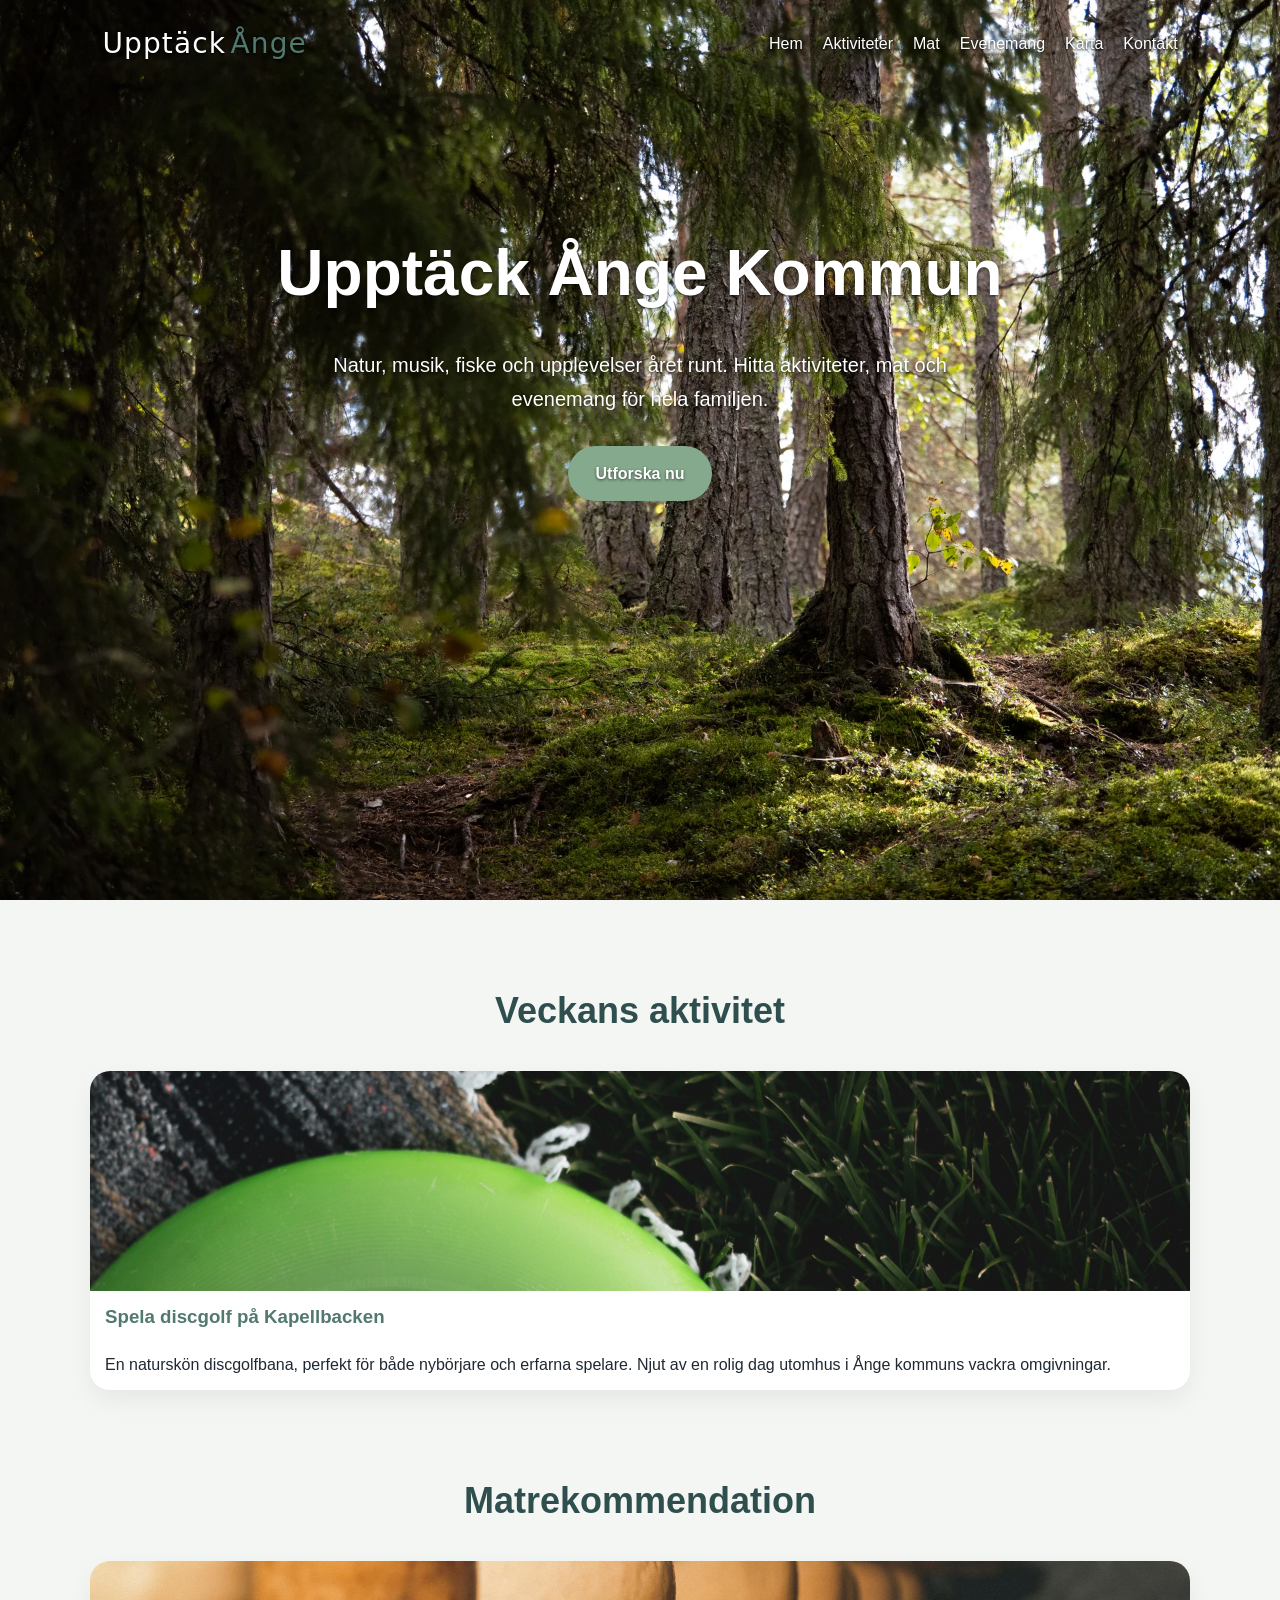
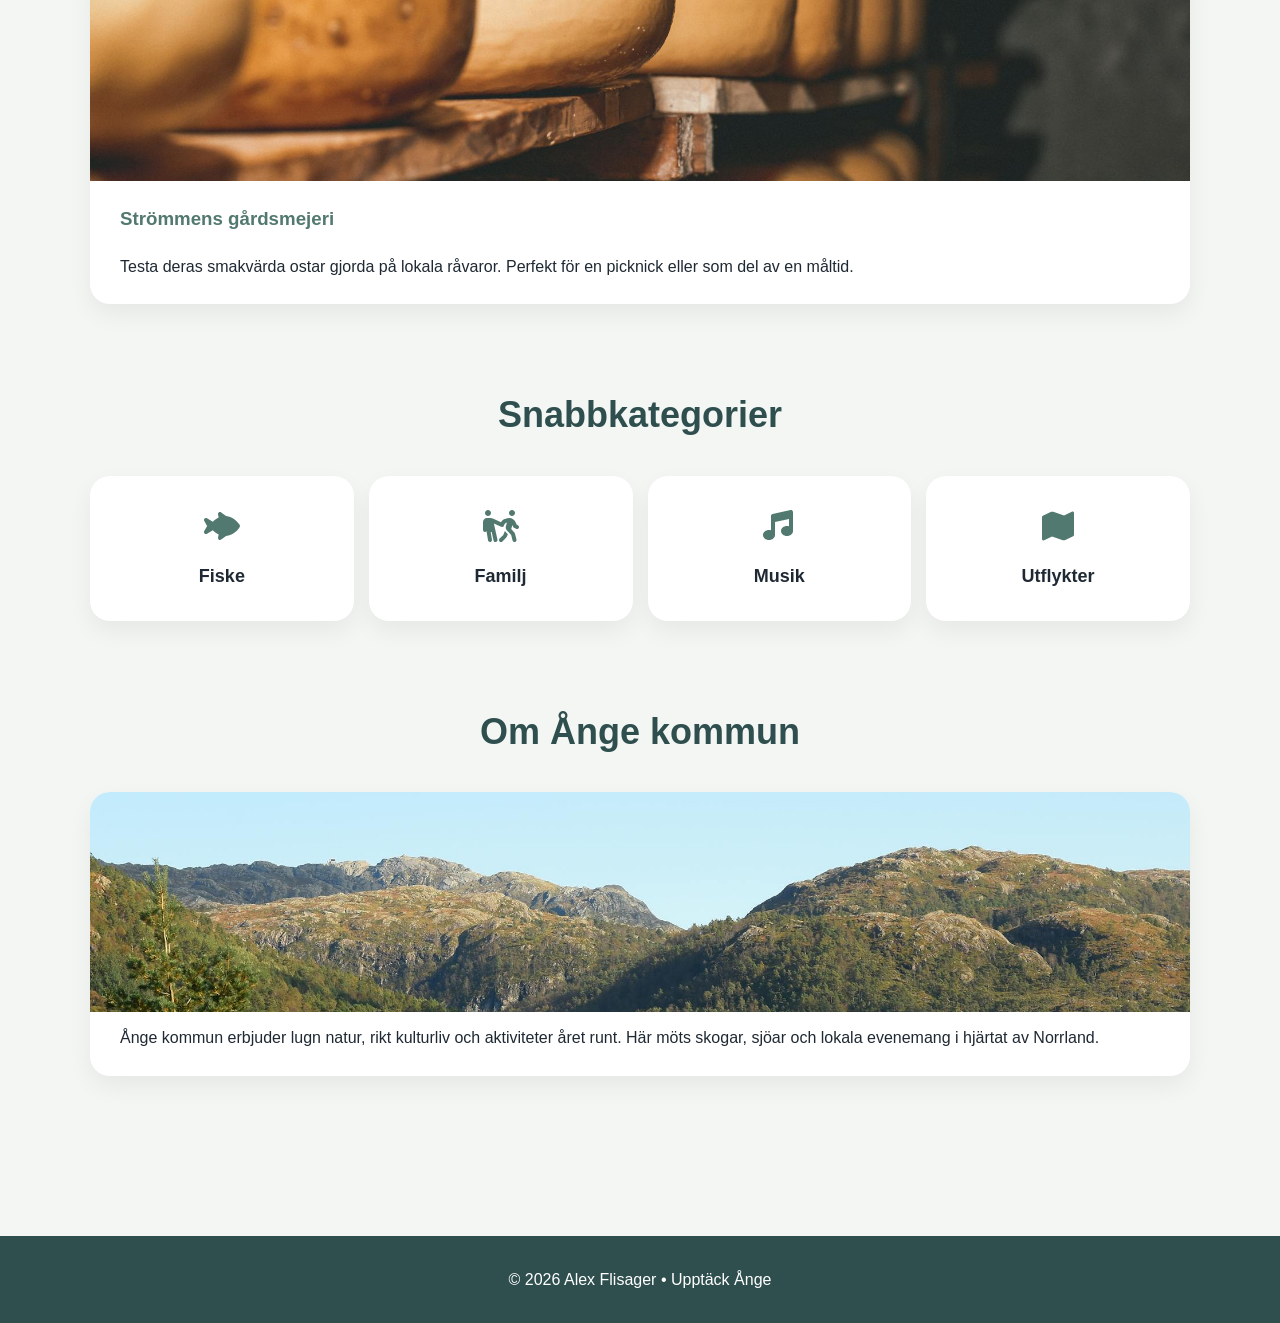
==== Sidor/index.html @ 72dbdeca "(Add) Comments to js files, css. Removal of dead code and unnused images. Restructuring of css. Chan" ====
<!DOCTYPE html>
<html lang="en">
<head>
    <meta charset="UTF-8">
    <meta name="viewport" content="width=device-width, initial-scale=1.0">
    <title>Upptäck Ånge</title>
    <link rel="stylesheet" href="/Styling/style.css">
    <meta name="description" content="Upptäck Ånge kommun, en plats där natur, kultur och aktiviteter möts. Utforska våra rekommendationer för fiske, vandring, mat och evenemang året runt. Planera din nästa vistelse i hjärtat av Norrland!">
</head>
    <body class="page-hero">

        <header class="hero">
            <div class="hero-overlay">
                <nav>
                    <div class="logo">
                        <a href="/Sidor/index.html"><span>Upptäck</span> <span class="logo-accent">Ånge</span></a>
                    </div>

                    <ul>
                        <li><a href="/Sidor/index.html">Hem</a></li>
                        <li><a href="/Sidor/aktiviteter.html">Aktiviteter</a></li>
                        <li><a href="/Sidor/mat.html">Mat</a></li>
                        <li><a href="/Sidor/evenemang.html">Evenemang</a></li>
                        <li><a href="/Sidor/karta.html">Karta</a></li>
                        <li><a href="/Sidor/kontakt.html">Kontakt</a></li>
                    </ul>
                </nav>

                <div class="hero-content">
                    <h2>Upptäck Ånge Kommun</h2>
                    <p>
                        Natur, musik, fiske och upplevelser året runt.
                        Hitta aktiviteter, mat och evenemang för hela familjen.
                    </p>

                    <a href="#aktiviteter" class="hero-btn">
                        Utforska nu
                    </a>
                </div>
            </div>
        </header>

        <main class="container">

            <section id="aktiviteter">
                <h2>Veckans aktivitet</h2>

                <div class="activity-card" role="button" tabindex="0" aria-expanded="false">
                    <img src="/Bilder/pexels-scott-neil-302581859-13608734.jpg" alt="En disc som ligger mot gräset">

                    <h3>Spela discgolf på Kapellbacken</h3>

                    <p>
                        En naturskön discgolfbana, perfekt för både nybörjare och erfarna spelare.
                        Njut av en rolig dag utomhus i Ånge kommuns vackra omgivningar.
                    </p>

                    <div class="activity-expanded">
                        <p>
                            Här kan du och dina vänner spela discgolf i en naturnära miljö. Banan är välskött och erbjuder utmaningar för alla nivåer. Ta med dina egna discar eller låna på gulf och njut av en rolig dag i det fria.
                        </p>

                        <a href="/Sidor/karta.html"
                            class="map-btn-card"
                            data-lat="62.520369"
                            data-lng="15.670899"
                            data-name="Discgolf Ånge"
                            data-text="Spela på discgolfbanan i Ånge"
                            data-category="sport">
                            Visa på karta
                        </a>
                    </div>
                </div>
            </section>

            <section id="mat">
                <h2>Matrekommendation</h2>

                <div class="card activity-card" role="button" tabindex="0" aria-expanded="false">
                    <img src="/Bilder/pexels-magda-ehlers-pexels-33313084.jpg" alt="Ost från Strömmens gårdsmejeri som lagras">

                    <div class="card-content">
                        <h3>Strömmens gårdsmejeri</h3>

                        <p>
                            Testa deras smakvärda ostar gjorda på lokala råvaror. Perfekt för en picknick eller som del av en måltid.
                        </p>
                    </div>

                    <div class="activity-expanded">
                        <p>
                            Upptäck det lokala mejeriet och deras unika sortiment av ostar. Deras produkter är gjorda med omsorg och passion för kvalitet, och erbjuder en smakupplevelse som speglar Ånge kommuns rika jordbrukstradition.
                        </p>
                        <a href="/Sidor/karta.html" class="map-btn-card" data-lat="62.517164" data-lng="15.720908" data-name="Strömmens gårdsmejeri" data-text="Strömmens gårdsmejeri - Testa deras smakvärda ostar" data-category="mat">Visa på karta</a>
                    </div>
                </div>
            </section>

            <section>
                <h2>Snabbkategorier</h2>

                <div class="categories">

                    <div class="category-card" role="button" tabindex="0" aria-expanded="false" data-category="fiske">
                        <svg xmlns="http://www.w3.org/2000/svg" viewBox="0 0 640 640">
                            <path d="M307.2 102.4C296.6 94.4 282.2 93.9 270.9 100.9C259.6 107.9 254 121.3 256.6 134.3L266.3 182.9C246.9 191.9 229.4 202.8 213.9 214.4C198.6 225.9 184.9 238.3 173.2 250.7L80.1 196.4C67.6 189.1 51.7 191.1 41.4 201.3C31.1 211.5 29 227.3 36.1 239.9L82 320L36.2 400.1C29 412.7 31.2 428.5 41.5 438.7C51.8 448.9 67.6 450.9 80.2 443.6L173.3 389.3C185.1 401.6 198.7 414.1 214 425.6C229.5 437.2 247 448.1 266.4 457.1L256.7 505.7C254.1 518.7 259.8 532 271 539C282.2 546 296.6 545.5 307.3 537.5L384.9 479.3C439.8 475.3 486.4 452.3 522.1 425.5C561.3 396.1 589.3 360.8 603.7 336C609.5 326.1 609.5 313.8 603.7 303.9C589.3 279.1 561.2 243.8 522.1 214.4C486.3 187.6 439.8 164.6 384.9 160.6L307.2 102.4z"/>
                        </svg>
                        <span>Fiske</span>
                    </div>

                    <div class="category-card" role="button" tabindex="0" aria-expanded="false" data-category="familj">
                            <svg xmlns="http://www.w3.org/2000/svg" viewBox="0 0 640 640">                        
                            <path d="M112 160C138.5 160 160 138.5 160 112C160 85.5 138.5 64 112 64C85.5 64 64 85.5 64 112C64 138.5 85.5 160 112 160zM96 192C60.7 192 32 220.7 32 256L32 384C32 401.7 46.3 416 64 416C73.8 416 82.5 411.6 88.4 404.8L112.4 549.3C115.3 566.7 131.8 578.5 149.2 575.6C166.6 572.7 178.4 556.2 175.5 538.8L155 416.1L170.7 416.1L200.7 551C204.5 568.3 221.6 579.1 238.9 575.3C256.2 571.5 267 554.4 263.2 537.1L205.9 279.1L322.2 332.9C322.7 333.2 323.3 333.4 323.8 333.6C332.4 337.2 341.8 336.7 349.7 332.9C353.1 331.3 356.3 329 359 326.2C362.1 323 364.5 319.2 366.1 314.8C366.2 314.5 366.3 314.1 366.4 313.8L368.9 306.3C374.6 289.2 387.2 275.4 403.6 268.1L411.6 264.6C412.6 264.2 413.5 263.8 414.5 263.4L397.6 326.9C392 348 397.5 370.5 412.3 386.6L483 463.7L505 551.8C509.3 568.9 526.7 579.4 543.8 575.1C560.9 570.8 571.4 553.4 567.1 536.3L544.1 444.2C542.2 436.4 538.3 429.3 532.9 423.4L483.4 369.4L502.7 303.9L512.3 326.9C516.7 337.5 524.8 346.2 535.1 351.4L561.8 364.7C577.6 372.6 596.8 366.2 604.7 350.4C612.6 334.6 606.2 315.4 590.4 307.5L569 296.8L553.7 260C536.6 218.9 496.4 192.1 451.8 192.1C429 192.1 406.5 196.9 385.7 206.1L377.7 209.6C353.3 220.5 333.1 238.6 319.6 261.2L189.3 200.9C176.7 195 162.9 192 149 192L96 192zM496 160C522.5 160 544 138.5 544 112C544 85.5 522.5 64 496 64C469.5 64 448 85.5 448 112C448 138.5 469.5 160 496 160zM381.7 399.6L356.7 462L297.3 521.4C284.8 533.9 284.8 554.2 297.3 566.7C309.8 579.2 330.1 579.2 342.6 566.7L404.3 505C408.9 500.4 412.5 494.9 414.9 488.9L429.4 452.7L388.7 408.3C386.2 405.6 383.9 402.7 381.7 399.7z"/></svg>                    </svg>
                        <span>Familj</span>
                    </div>

                    <div class="category-card" role="button" tabindex="0" aria-expanded="false" data-category="musik">
                        <svg xmlns="http://www.w3.org/2000/svg" viewBox="0 0 640 640">
                            <path d="M532 71C539.6 77.1 544 86.3 544 96L544 400C544 444.2 501 480 448 480C395 480 352 444.2 352 400C352 355.8 395 320 448 320C459.2 320 470 321.6 480 324.6L480 207.9L256 257.7L256 464C256 508.2 213 544 160 544C107 544 64 508.2 64 464C64 419.8 107 384 160 384C171.2 384 182 385.6 192 388.6L192 160C192 145 202.4 132 217.1 128.8L505.1 64.8C514.6 62.7 524.5 65 532.1 71.1z"/>
                        </svg>
                        <span>Musik</span>
                    </div>

                    <div class="category-card" role="button" tabindex="0" aria-expanded="false" data-category="utflykt">
                        <svg xmlns="http://www.w3.org/2000/svg" viewBox="0 0 640 640">
                            <path d="M576 112C576 103.7 571.7 96 564.7 91.6C557.7 87.2 548.8 86.8 541.4 90.5L416.5 152.1L244 93.4C230.3 88.7 215.3 89.6 202.1 95.7L77.8 154.3C69.4 158.2 64 166.7 64 176L64 528C64 536.2 68.2 543.9 75.1 548.3C82 552.7 90.7 553.2 98.2 549.7L225.5 489.8L396.2 546.7C409.9 551.3 424.7 550.4 437.8 544.2L562.2 485.7C570.6 481.7 576 473.3 576 464L576 112z"/>
                        </svg>
                        <span>Utflykter</span>
                    </div>

                </div>

                <div id="category-result"></div>
            </section>

            <section>
                <h2>Om Ånge kommun</h2>

                <div class="card activity-card" role="button" tabindex="0" aria-expanded="false">
                    <img src="/Bilder/pexels-roemag-34992091.jpg" alt="Vacker utsikt över bergen i Ånge kommun">

                    <div class="card-content">
                        <p>
                            Ånge kommun erbjuder lugn natur, rikt kulturliv och
                            aktiviteter året runt. Här möts skogar, sjöar och
                            lokala evenemang i hjärtat av Norrland.
                        </p>
                    </div>

                    <div class="activity-expanded">
                        <p>
                            Här kan du planera din nästa vistelse och hitta tips på
                            sevärdheter, vandringsleder och kulturupplevelser i området.
                        </p>
                    </div>
                </div>
            </section>

        </main>

        <footer>
            <p>© 2026 Alex Flisager • Upptäck Ånge</p>
        </footer>
        
        <script src="/Scripts/copyright.js"></script>
        <script src="/Scripts/index.js"></script>
        <script src="/Scripts/special-nav.js"></script>
        <script src="/Scripts/locations.js"></script>
        <script src="/Scripts/hero-page.js"></script>
        <script src="/Scripts/map-links.js"></script>
    </body>
</html>
---- Styling/style.css ----
/*Global styling and variables*/

:root {
    --bg: #f4f6f3;
    --primary: #2f4f4f;
    --secondary: #52796f;
    --accent: #84a98c;
    --light: #cad2c5;
    --dark: #1f2933;
    --white: #ffffff;
}

* {
    margin: 0;
    padding: 0;
    box-sizing: border-box;
}

html {
    scroll-behavior: smooth;
}

body {
    font-family: "Segoe UI", sans-serif;
    background: var(--bg);
    color: var(--dark);
    line-height: 1.7;
}

body.lock-scroll {
    overflow: hidden;
    height: 100vh;
}

/* Layout helpers */
.page-light main {
    padding-top: 100px;
}

.container {
    width: 90%;
    max-width: 1100px;
    margin: auto;
    padding: 80px 0;
}

section {
    margin-bottom: 80px;
}

section h2 {
    text-align: center;
    font-size: 36px;
    margin-bottom: 30px;
    color: var(--primary);
}

/* Hero */
.hero {
    height: 100vh;
    background-image: url("/Bilder/pexels-teemu-sironen-798362031-19998140.jpg");
    background-size: cover;
    background-position: center;
    position: relative;
    transition: height 0.8s ease, transform 0.8s ease;
}

.hero-overlay {
    height: 100%;
    color: var(--white);
}

.hero-content {
    height: 80%;
    display: flex;
    flex-direction: column;
    justify-content: center;
    align-items: center;
    text-align: center;
    padding: 20px;
    text-shadow: 0 1px 3px rgba(0,0,0,0.6);
    transition: opacity 0.5s ease, transform 0.5s ease;
}

.hero-content h2 {
    font-size: 64px;
    margin-bottom: 20px;
}

.hero-content p {
    max-width: 700px;
    font-size: 20px;
    margin-bottom: 30px;
}

.hero-btn {
    background: var(--accent);
    color: var(--white);
    padding: 14px 28px;
    border-radius: 50px;
    text-decoration: none;
    font-weight: bold;
    transition: 0.3s;
}

.hero-btn:hover {
    background: var(--secondary);
    transform: translateY(-2px);
}

/* Hero reveal state */
body.reveal .hero {
    height: 60vh;
}

body.reveal .hero-content {
    transform: translateY(30px);
}

body.reveal .hero-btn {
    opacity: 0;
    pointer-events: none;
}

/* Navbar */
nav {
    display: flex;
    justify-content: space-between;
    align-items: center;
    padding: 20px 8%;
    position: fixed;
    top: 0;
    left: 0;
    width: 100%;
    z-index: 1000;
    transition: 0.3s ease;
}

nav ul {
    display: flex;
    list-style: none;
    gap: 20px;
}

nav a {
    text-decoration: none;
    font-weight: 500;
    color: inherit;
    transition: 0.3s;
}

nav.scrolled {
    background: var(--white);
    box-shadow: 0 5px 20px rgba(0,0,0,0.08);
}

nav.scrolled a {
    color: var(--dark);
}

nav.scrolled a:hover {
    color: var(--secondary);
}

/* Page variants */
.page-light nav {
    background: var(--white);
    box-shadow: 0 5px 20px rgba(0,0,0,0.08);
}

.page-light nav a {
    color: var(--dark);
}

.page-light nav a:hover {
    color: var(--secondary);
}

.page-hero nav a,
.contact-page nav a {
    text-shadow: 0 1px 3px rgba(0,0,0,1.2);
}

.page-hero nav.scrolled a,
.contact-page nav.scrolled a {
    text-shadow: none;
}

/* Logo */
.logo {
    font-size: 28px;
    font-weight: 600;
    letter-spacing: 0.04em;
    text-transform: none;
    font-family: "Inter", "Avenir Next", system-ui, -apple-system, BlinkMacSystemFont, "Segoe UI", sans-serif;
}

.logo a {
    color: inherit;
    text-decoration: none;
    display: inline-flex;
    align-items: center;
    gap: 0.16em;
}

.logo-accent {
    color: var(--secondary);
}

.logo img {
    display: none;
    height: 55px;
    width: auto;
    object-fit: contain;
}

.page-hero .logo img {
    filter: brightness(0) invert(1);
}

.page-light .logo img {
    filter: none;
}

/* Contact page nav overrides */
.contact-page nav {
    background: transparent;
}

.contact-page nav a {
    color: var(--white);
}

.contact-page nav.scrolled {
    background: var(--white);
    box-shadow: 0 5px 20px rgba(0,0,0,0.08);
}

.contact-page nav.scrolled a {
    color: var(--dark);
}

.contact-page .logo img {
    filter: brightness(0) invert(1);
}

.contact-page nav.scrolled .logo img {
    filter: none;
}

/* Cards base */
.card,
.activity-card,
.filter-sidebar,
.category-card,
.food-card,
.event-card,
.events-info-card,
.info-box,
.location-card,
.map-box,
.map-info,
.contact-card,
.contact-box {
    background: var(--white);
    border-radius: 20px;
    box-shadow: 0 10px 25px rgba(0,0,0,0.06);
    transition: 0.3s;
}

.card:hover,
.activity-card:hover,
.category-card:hover,
.food-card:hover,
.event-card:hover,
.info-link:hover .info-box,
.info-link:focus-visible .info-box,
.location-card:hover {
    transform: translateY(-5px);
}

.card,
.activity-card {
    overflow: hidden;
}

.card img,
.activity-card img,
.event-card img {
    width: 100%;
    height: 220px;
    object-fit: cover;
    object-position: center;
    image-rendering: auto;
}

.card-content {
    padding: 30px;
}

.activity-card .card-content {
    padding: 20px;
}

.card-content h3,
.activity-card h3,
.food-card h3 {
    margin-bottom: 15px;
    color: var(--secondary);
}

/* Activity cards & expanded content */
.activity-card {
    text-align: left;
    display: flex;
    flex-direction: column;
    cursor: pointer;
    transition: box-shadow 0.3s ease, max-height 0.4s ease;
}

.activity-card h3,
.activity-card p,
.activity-card .card-content {
    padding: 0 15px;
    text-align: left;
}

.activity-card .card-content {
    padding-top: 12px;
    padding-bottom: 12px;
}

.activity-card h3 {
    padding-top: 10px;
    padding-bottom: 3px;
}

.activity-card p {
    padding-bottom: 12px;
    margin: 0;
}

.activity-expanded {
    max-height: 0;
    overflow: hidden;
    opacity: 0;
    transition: all 0.4s ease;
}

.activity-card img {
    transition: height 0.4s ease;
}

.activity-card.expanded {
    box-shadow: 0 20px 40px rgba(0,0,0,0.14);
    max-height: 1000px;
}

.activity-card.expanded img {
    height: 350px;
}

.activity-card.expanded > p {
    overflow: visible;
    color: var(--dark);
    max-height: none;
}

.activity-card.expanded > p::after {
    display: none;
}

.activity-card.expanded .activity-expanded {
    max-height: 400px;
    opacity: 1;
    margin-top: 15px;
}

/* Categories */
.categories {
    display: flex;
    gap: 15px;
}

.category-card {
    flex: 1;
    padding: 30px 20px;
    text-align: center;
    font-size: 18px;
    font-weight: 600;
    display: flex;
    flex-direction: column;
    align-items: center;
    justify-content: center;
    gap: 15px;
    cursor: pointer;
}

.category-card svg {
    width: 40px;
    height: 40px;
    fill: var(--secondary);
    transition: 0.3s;
}

.category-card span {
    font-weight: 600;
}

.category-card:hover {
    background: var(--secondary);
    color: var(--white);
}

.category-card:hover svg {
    fill: var(--white);
}

.category-card:focus-visible {
    outline: 3px solid var(--accent);
    outline-offset: 4px;
}

.category-card.active {
    flex: 1.8;
    background: var(--secondary);
    color: var(--white);
    transform: translateY(-5px);
}

.category-card.active svg {
    fill: var(--white);
}

.category-card.inactive {
    flex: 0.8;
    opacity: 0.6;
}

#category-result {
    margin-top: 30px;
}

.category-activity {
    background: var(--white);
    border-radius: 20px;
    overflow: hidden;
    box-shadow: 0 10px 25px rgba(0,0,0,0.08);
    animation: fadeIn 0.4s ease;
}

.category-activity img {
    width: 100%;
    height: 320px;
    object-fit: cover;
}

.category-activity-content {
    padding: 30px;
}

.category-activity-content h3 {
    color: var(--primary);
    margin-bottom: 10px;
}

.category-activity-content p {
    color: var(--dark);
}

/* Activities layout and filter panel */
.activities-layout {
    display: grid;
    grid-template-columns: minmax(260px, 20%) 1fr;
    gap: 40px;
    align-items: start;
    width: 100%;
    max-width: none;
    padding: 0;
    transition: grid-template-columns 0.35s ease;
}

.activities-layout.closed {
    grid-template-columns: 80px 1fr;
}

.activities-layout.closed .activity-grid {
    grid-template-columns: repeat(5, 1fr) !important;
}

.activities-layout:not(.closed) .activity-grid {
    grid-template-columns: repeat(auto-fit, minmax(220px, 1fr));
}

.activities-layout.closed .activities-content.container {
    transform: translateX(calc((320px - 80px) / -2));
}

.activities-content.container {
    transition: transform 0.28s ease;
}

.filter-panel {
    width: 100%;
    display: flex;
    flex-direction: column;
    max-width: 320px;
    position: sticky;
    top: 100px;
    align-self: start;
    z-index: 2;
}

.filter-toggle {
    width: 100%;
    margin: 0 0 -18px 0;
    border: none;
    border-radius: 0 24px 24px 0;
    padding: 30px 22px;
    font-size: 15px;
    font-weight: 700;
    color: var(--white);
    background: var(--secondary);
    cursor: pointer;
    box-shadow: 0 10px 24px rgba(0,0,0,0.08);
    transition: background 0.25s ease, transform 0.25s ease, box-shadow 0.25s ease;
    text-align: left;
}

.filter-toggle:hover,
.filter-toggle:focus-visible {
    background: var(--primary);
    transform: translateY(-1px);
    box-shadow: 0 12px 28px rgba(0,0,0,0.12);
}

.filter-sidebar {
    padding: 46px 25px 40px;
    border-radius: 0 0 24px 24px;
    position: relative;
    min-height: 100vh;
    display: flex;
    flex-direction: column;
    justify-content: flex-start;
    width: 320px;
    transform: translateX(0);
    transition: transform 0.35s ease, opacity 0.35s ease;
    overflow: visible;
}

.filter-panel.closed .filter-sidebar {
    transform: translateX(-100%);
    opacity: 0;
    pointer-events: none;
}

.filter-sidebar h2 {
    margin-bottom: 25px;
    color: var(--primary);
}

.filter-form {
    display: flex;
    flex-direction: column;
    gap: 20px;
}

.filter-group {
    display: flex;
    flex-direction: column;
    gap: 8px;
}

.filter-group label {
    font-weight: 600;
    color: var(--dark);
}

.filter-form select,
.filter-form input,
.contact-form input,
.contact-form textarea,
.map-search input {
    padding: 14px;
    border-radius: 12px;
    border: 1px solid var(--light);
    background: var(--white);
    font-size: 15px;
    outline: none;
    color: var(--dark);
    font-family: inherit;
}

.filter-form button,
.contact-form button {
    background: var(--secondary);
    color: var(--white);
    border: none;
    padding: 16px;
    border-radius: 12px;
    cursor: pointer;
    font-weight: 600;
    transition: 0.3s;
    width: 100%;
    margin: 10px 0;
}

.filter-form button:hover,
.contact-form button:hover {
    background: var(--primary);
}

/* Form validation */
.form-group .form-error {
    color: #d32f2f;
    font-size: 0.92rem;
    min-height: 20px;
}

.form-group.invalid input,
.form-group.invalid textarea {
    border-color: #d32f2f;
}

.form-success {
    color: var(--primary);
    font-weight: 600;
    margin-top: 18px;
}

/* Activity grid */
.activity-grid {
    display: grid;
    grid-template-columns: repeat(auto-fit, minmax(220px, 1fr));
    gap: 25px;
    align-items: start;
}

.activities-layout .activity-card {
    flex: 1 1 240px;
    min-width: 220px;
    max-width: 240px;
    max-height: none !important;
}

.activities-layout .activity-card p {
    overflow: hidden;
    position: relative;
    max-height: 48px;
    line-height: 1.4;
}

.activity-card.expanded p {
    max-height: none !important;
    overflow: visible;
}

.activities-layout .activity-card p::after {
    content: '';
    position: absolute;
    left: 0;
    right: 0;
    bottom: 0;
    height: 28px;
    pointer-events: none;
    background: linear-gradient(to bottom, rgba(244, 246, 243, 0), var(--bg));
}

.activity-card.expanded .activity-expanded {
    max-height: 600px !important;
    opacity: 1 !important;
}


.activities-layout .activity-card.expanded p::after {
    display: none;
}

/* Food page */
.food-hero {
    position: relative;
    padding: 120px 0 60px;
    background: url("/Bilder/pexels-cihanyuce-12181750.jpg");
    background-size: cover;
    background-position: center;
    color: var(--bg);
    text-align: center;
    height: 550px;
}

.food-hero-content {
    padding: 100px;
}

.food-hero h1 {
    font-size: 48px;
    margin-bottom: 10px;
}

.food-hero p {
    font-size: 18px;
    opacity: 0.9;
}

.food-text {
    background: rgba(255, 255, 255, 0.85);
    padding: 15px 18px;
    border-radius: 16px;
    margin: 4px;
    backdrop-filter: blur(6px);
    box-shadow: 0 6px 15px rgba(0,0,0,0.08);
}

.food-feature {
    display: grid;
    grid-template-columns: 1fr 1fr;
    gap: 30px;
    margin-top: 40px;
    align-items: center;
}

.food-feature.activity-card {
    overflow: hidden;
    cursor: pointer;
}

.food-feature.activity-card .activity-expanded {
    grid-column: 1 / -1;
    max-height: 0;
    overflow: hidden;
    opacity: 0;
    transition: all 0.4s ease;
    padding: 0 20px;
}

.food-feature.activity-card.expanded .activity-expanded {
    max-height: 400px;
    opacity: 1;
    margin-top: 15px;
}

.food-feature.activity-card .activity-expanded p {
    margin: 0;
}

.food-feature-image {
    border-radius: 20px;
    overflow: hidden;
    height: 300px;
}

.food-feature-image img {
    width: 100%;
    height: 100%;
    display: block;
    object-fit: cover;
}

.food-grid {
    display: grid;
    gap: 25px;
    grid-template-columns: repeat(3, 1fr);
    margin-top: 30px;
    align-items: start;
    height: auto;
    display: flex !important;
    flex-wrap: wrap;
    gap: 0px;
    align-items: flex-start;
    justify-content: space-between;
}

.food-grid .food-card {
    flex: 0 0 calc(33.333% - 20px);    
    max-width: calc(33.333% - 20px);    
    height: auto !important;
}

.food-grid.large {
    grid-template-columns: repeat(2, 1fr);
}

.food-grid.large .food-card {
    flex: 0 0 calc(50% - 20px);
    max-width: calc(50% - 20px);
}

.food-card {
    background: var(--bg);
    padding: 20px;
    display: flex;
    flex-direction: column;
    height: 100%;
}

.food-card:hover {
    background: var(--light);
}

.food-card p {
    color: var(--dark);
}

.food-grid img {
    max-height: 300px;
    border-radius: 15px;
}

/* Events */
.events-hero {
    height: 55vh;
    background-image: url("/Bilder/pexels-michele-petruzzelli-126767164-10797449.jpg");
    background-size: cover;
    background-position: center bottom;
    position: relative;
}

.events-overlay {
    height: 100%;
    display: flex;
    align-items: center;
    justify-content: center;
    text-align: center;
    padding: 20px;
}

.events-hero-content {
    max-width: 800px;
    color: var(--white);
}

.events-hero-content h1 {
    font-size: 60px;
    margin-bottom: 20px;
}

.events-hero-content p {
    font-size: 20px;
    line-height: 1.8;
}

.events-intro {
    margin-top: -80px;
    position: relative;
    z-index: 2;
}

.events-info-card {
    padding: 40px;
    text-align: center;
}

.events-info-card h2 {
    color: var(--primary);
    margin-bottom: 15px;
}

.events-info-card p {
    color: var(--dark);
    max-width: 800px;
    margin: auto;
}

.events-calendar {
    display: flex;
    flex-direction: column;
    gap: 30px;
}

.event-card {
    position: relative;
    display: grid;
    grid-template-columns: minmax(140px, 180px) minmax(260px, 1fr);
    gap: 30px;
    padding: 30px;
    align-items: start;
    overflow: hidden;
    border-radius: 28px;
    box-shadow: 0 20px 40px rgba(0,0,0,0.08);
}

.event-card__image {
    position: absolute;
    top: 0;
    right: 0;
    width: 48%;
    height: 120px;
    background-size: cover;
    background-position: center;
    clip-path: polygon(25% 0,100% 0,100% 100%,0 100%);
    z-index: 1;
}

.event-card .event-date,
.event-card .event-content {
    position: relative;
    z-index: 2;
}

.event-date {
    min-width: 120px;
    height: 120px;
    background: #52796F;
    border-radius: 20px;
    display: flex;
    flex-direction: column;
    justify-content: center;
    align-items: center;
    align-self: start;
    color: var(--white);
}

.event-date .day {
    font-size: 42px;
    font-weight: 700;
    line-height: 1;
}

.event-date .month {
    font-size: 18px;
    letter-spacing: 2px;
    margin-top: 8px;
}

.event-content {
    flex: 1;
}

.event-content h3 {
    font-size: 28px;
    color: var(--primary);
    margin-bottom: 10px;
}

.event-location {
    color: #52796F;
    font-weight: 600;
    margin-bottom: 15px;
}

.event-preview,
.event-content p {
    color: var(--dark);
}

.event-card.expanded {
    border-radius: 30px;
}

.event-card:hover {
    transform: translateY(-3px);
    transition: transform 0.3s ease;
}

/* Contact */
.contact-hero {
    padding: 140px 20px 80px;
    background: var(--primary);
    text-align: center;
    color: var(--white);
}

.contact-hero h1 {
    font-size: 56px;
    margin-bottom: 20px;
}

.contact-hero p {
    max-width: 700px;
    margin: auto;
    font-size: 18px;
}

.contact-section {
    padding: 80px 0;
}

.contact-wrapper {
    display: grid;
    grid-template-columns: 1fr 1fr;
    gap: 40px;
    align-items: start;
}

.contact-info {
    display: flex;
    flex-direction: column;
    gap: 25px;
}

.contact-box {
    color: var(--white);
    padding: 30px;
}

.contact-box h3 {
    margin-bottom: 10px;
}

.contact-form {
    padding: 40px;
}

.contact-form h2 {
    margin-bottom: 25px;
    color: var(--primary);
}

.contact-form form {
    display: flex;
    flex-direction: column;
    gap: 20px;
}

.contact-form textarea {
    min-height: 160px;
    resize: vertical;
}

.contact-hero-banner {
    height: 55vh;
    background-image: url("/Bilder/pexels-kublizz-550505632-17637395.jpg");
    background-size: cover;
    background-position: center;
    position: relative;
}

.contact-overlay {
    height: 100%;
    display: flex;
    align-items: center;
    justify-content: center;
    text-align: center;
    padding: 20px;
}

.contact-hero-content {
    max-width: 800px;
    color: var(--white);
}

.contact-hero-content h1 {
    font-size: 56px;
    margin-bottom: 20px;
}

.contact-hero-content p {
    font-size: 18px;
    line-height: 1.8;
}

.contact-main {
    width: 90%;
    max-width: 1100px;
    margin: auto;
    padding: 80px 0;
}

.contact-form-section {
    display: flex;
    justify-content: center;
    margin-bottom: 60px;
}

.contact-card {
    padding: 40px;
    width: 100%;
    max-width: 700px;
    transition: max-width 0.3s ease;
}

.contact-icon {
    margin-bottom: 15px;
    color: var(--secondary);
    width: 10%;
}

.contact-card h2 {
    margin-bottom: 25px;
    color: var(--primary);
    font-size: 32px;
}

.contact-form .form-group {
    display: flex;
    flex-direction: column;
    gap: 8px;
}

.contact-form label {
    font-weight: 600;
    color: var(--dark);
}

.checkbox-group {
    display: flex;
    align-items: center;
    gap: 10px;
    font-size: 14px;
    color: var(--dark);
}

.checkbox-group input {
    width: 18px;
    height: 18px;
}

.contact-info-section {
    display: grid;
    grid-template-columns: repeat(3, 1fr);
    gap: 25px;
}

/* Info boxes */
.info-link {
    display: block;
    color: inherit;
    text-decoration: none;
}

.info-box {
    padding: 30px;
    text-align: center;
}

.info-icon {
    font-size: 30px;
    margin-bottom: 10px;
    color: var(--secondary);
}

.info-box h3 {
    margin-bottom: 10px;
    color: var(--primary);
}

.info-box p {
    font-weight: 600;
    margin-bottom: 8px;
}

.info-box span {
    font-size: 14px;
    color: var(--dark);
    opacity: 0.8;
}

/* Map */
.map-main {
    width: 90%;
    max-width: 1200px;
    margin: auto;
    padding: 140px 0 80px;
}

.map-container {
    display: grid;
    grid-template-columns: 1fr 320px;
    gap: 30px;
    align-items: start;
}

.map-box {
    padding: 20px;
    border-radius: 24px;
}

#map {
    width: 100%;
    height: 650px;
    border-radius: 20px;
}

.map-info {
    padding: 30px;
    border-radius: 24px;
}

.map-info h2 {
    color: var(--primary);
    margin-bottom: 15px;
}

.map-info p {
    margin-bottom: 25px;
}

.map-search {
    margin-bottom: 25px;
}

.map-buttons {
    display: flex;
    flex-direction: column;
    gap: 12px;
}

.map-btn {
    padding: 14px;
    border: none;
    border-radius: 12px;
    background: var(--bg);
    font-weight: 600;
    cursor: pointer;
    transition: 0.3s;
}

.map-btn:hover,
.map-btn.active {
    background: var(--secondary);
    color: var(--white);
}

.map-locations {
    grid-column: 1 / -1;
    display: grid;
    grid-template-columns: repeat(3, 1fr);
    gap: 25px;
    margin-top: 10px;
}

.location-card {
    padding: 25px;
}

.location-card h3 {
    color: var(--primary);
    margin-bottom: 10px;
}

/* Map button inside cards */
.map-btn-card {
    display: inline-block;
    margin-top: 15px;
    padding: 12px 20px;
    background: var(--secondary);
    color: var(--white);
    text-decoration: none;
    border-radius: 12px;
    font-weight: 600;
    width: 100%;
    text-align: center;
}

/* Footer */
footer {
    background: var(--primary);
    color: var(--white);
    text-align: center;
    padding: 30px;
}

/* Animations */
@keyframes fadeIn {
    from { opacity: 0; transform: translateY(20px); }
    to { opacity: 1; transform: translateY(0); }
}

/* MEDIA QUERIES */

@media (max-width: 900px) {
    
    nav {
    flex-direction: column;
    gap: 8px;
    padding: 10px 5%;
    background: var(--white);
    box-shadow: 0 5px 20px rgba(0,0,0,0.08);
    text-shadow: none !important;
    }

    nav ul {
        gap: 12px;
        flex-wrap: wrap;
        justify-content: center;
        text-shadow: none !important;
    }

    nav a {
        color: var(--dark);
        text-shadow: none;
        font-size: 14px;
        text-shadow: none !important;
    }

    .logo {
        font-size: 24px;
        text-shadow: 1px 1px 3px rgba(0,0,0,0.1) !important;
    }

    .page-hero nav,
    .contact-page nav,
    nav {
        background: var(--white) !important;
        box-shadow: 0 5px 20px rgba(0,0,0,0.08);
    }
    
    .page-hero nav a,
    .contact-page nav a,
    nav a {
        color: var(--dark) !important;
        text-shadow: none !important;
    }

    .logo,
    .logo a {
        color: var(--dark) !important;
        text-shadow: none !important;
    }

    .hero-content h2,
    .events-hero-content h1,
    .contact-hero h1 {
        font-size: 42px;
    }

    .hero-content p,
    .events-hero-content p,
    .contact-hero p {
        font-size: 18px;
    }

    
    .activity-card,
    .food-card,
    .event-card,
    .card {
        max-height: 320px !important;
        overflow: hidden !important;
    }

    .activity-card.expanded,
    .food-card.expanded,
    .event-card.expanded,
    .card.expanded {
        max-height: none !important;
        overflow: visible !important;
    }

    .activity-expanded {
        max-height: 0;
        overflow: hidden;
    }

    .activities-layout {
        display: flex;
        flex-direction: column;
        gap: 0;
        padding: 0;
    }

    .activities-layout .activity-card {
        max-height: 220px;
        overflow: hidden;
        position: relative;
    }

    .activities-layout .activity-expanded {
        pointer-events: none;
        height: 0;
        overflow: hidden;
    }

    .activities-layout .activity-card {
    max-height: 220px;
    overflow: hidden;
    }
    
    .activity-card.expanded .activity-expanded {
        pointer-events: auto;
        height: auto;
    }

    .activities-layout .activity-card p {
        margin: 0;
        padding-bottom: 0;
        max-height: 2.6em; 
        overflow: hidden;
        line-height: 1.3;
    }

    /* Remove the fading "ghost space" */
    .activities-layout .activity-card p::after {
        display: none !important;
    }

    .filter-panel {
        position: sticky;
        top: 90px;
        width: 100%;
        max-width: 100%;
        z-index: 100;
        display: flex;
        flex-direction: column;
        z-index: 2000;
    }

    .filter-toggle {
        display: block !important;
        width: 100%;
        border-radius: 0;
        margin: 0;
        padding: 16px 20px;
        font-size: 15px;
        text-align: left;
        position: relative;
        z-index: 2100;
        display: block;
    }

    .filter-sidebar {
        display: none;
        position: static;
        width: 100%;
        min-height: unset;
        border-radius: 0 0 16px 16px;
        padding: 20px;
        background: var(--white);
        box-shadow: 0 8px 20px rgba(0,0,0,0.08);
    }

    .filter-panel.open .filter-sidebar {
        display: block;
        animation: slideDown 0.3s ease;
    }

    .activities-content.container {
        width: 100%;
        max-width: 100%;
        padding: 20px 16px;
        transform: none !important;
    }

    .activity-grid {
        display: grid !important;
        grid-template-columns: repeat(2, 1fr) !important;
        gap: 14px;
    }

    .activity-grid .activity-card {
        flex: unset;
        max-width: 100%;
        min-width: 0;
        width: 100%;
    }

    .activity-card.expanded {
        max-height: none !important;
        height: auto !important;
    }

    .activity-card.expanded p {
        max-height: none !important;
        overflow: visible;
    }

    .activity-expanded {
        max-height: none;
    }


    .food-hero {
        height: 70vh;
    }

    .food-hero-content {
        padding: 60px 20px;
        text-shadow: 0 1px 3px rgba(0,0,0,0.8);
    }

    .food-feature,
    .contact-wrapper {
        grid-template-columns: 1fr;
    }

    .food-grid,
    .food-grid.large {
        grid-template-columns: 1fr;
    }

    .food-grid .food-card,
    .food-grid.large .food-card {
        flex: 0 0 100%;
        max-width: 100%;
    }

    .contact-info-section {
        grid-template-columns: 1fr;
    }

    .map-container {
        grid-template-columns: 1fr;
    }

    .categories {
        flex-direction: column;
    }

    .event-card {
        grid-template-columns: 1fr !important;
        padding: 0 !important;
        overflow: hidden;
        border-radius: 18px !important;
    }

    .event-card__image {
        display: none !important;
    }

    .event-date {
        width: 100%;
        height: auto;
        border-radius: 0;
        flex-direction: row;
        justify-content: center;
        align-items: baseline;
        gap: 10px;
        padding: 16px 10px;
        margin: 0;
    }

    .event-date .day {
        font-size: 34px;
        line-height: 1;
    }

    .event-date .month {
        font-size: 16px;
        letter-spacing: 3px;
        margin-top: 0;
        opacity: 0.9;
    }

    .event-content {
        padding: 18px 16px 22px;
        border-radius: 0 0 18px 18px;
    }

    .event-content h3 {
        font-size: 22px;
        margin-top: 5px;
    }

    .event-location {
        font-size: 14px;
    }

    .event-preview {
        font-size: 15px;
        line-height: 1.5;
    }

    .event-content .activity-expanded {
        margin-top: 15px;
        border-radius: 12px;
    }

    .event-card {
        border-radius: 18px !important;
        overflow: hidden !important;
    }

    /* top = date bar */
    .event-date {
        border-radius: 18px 18px 0 0 !important;
    }

    /* bottom = content */
    .event-content {
        border-radius: 0 0 18px 18px !important;
    }
}


@media (max-width: 600px) {

    .hero {
        height: 80vh;
    }

    .hero-content h2,
    .events-hero-content h1,
    .contact-hero h1 {
        font-size: 32px;
    }

    .hero-content p,
    .events-hero-content p,
    .contact-hero p {
        font-size: 16px;
    }
}


@media (min-width: 1400px) {
    .contact-card {
        max-width: 850px;
        padding: 50px;
    }
}


@media (min-width: 1800px) {
    .contact-card {
        max-width: 950px;
        padding: 60px;
    }
}
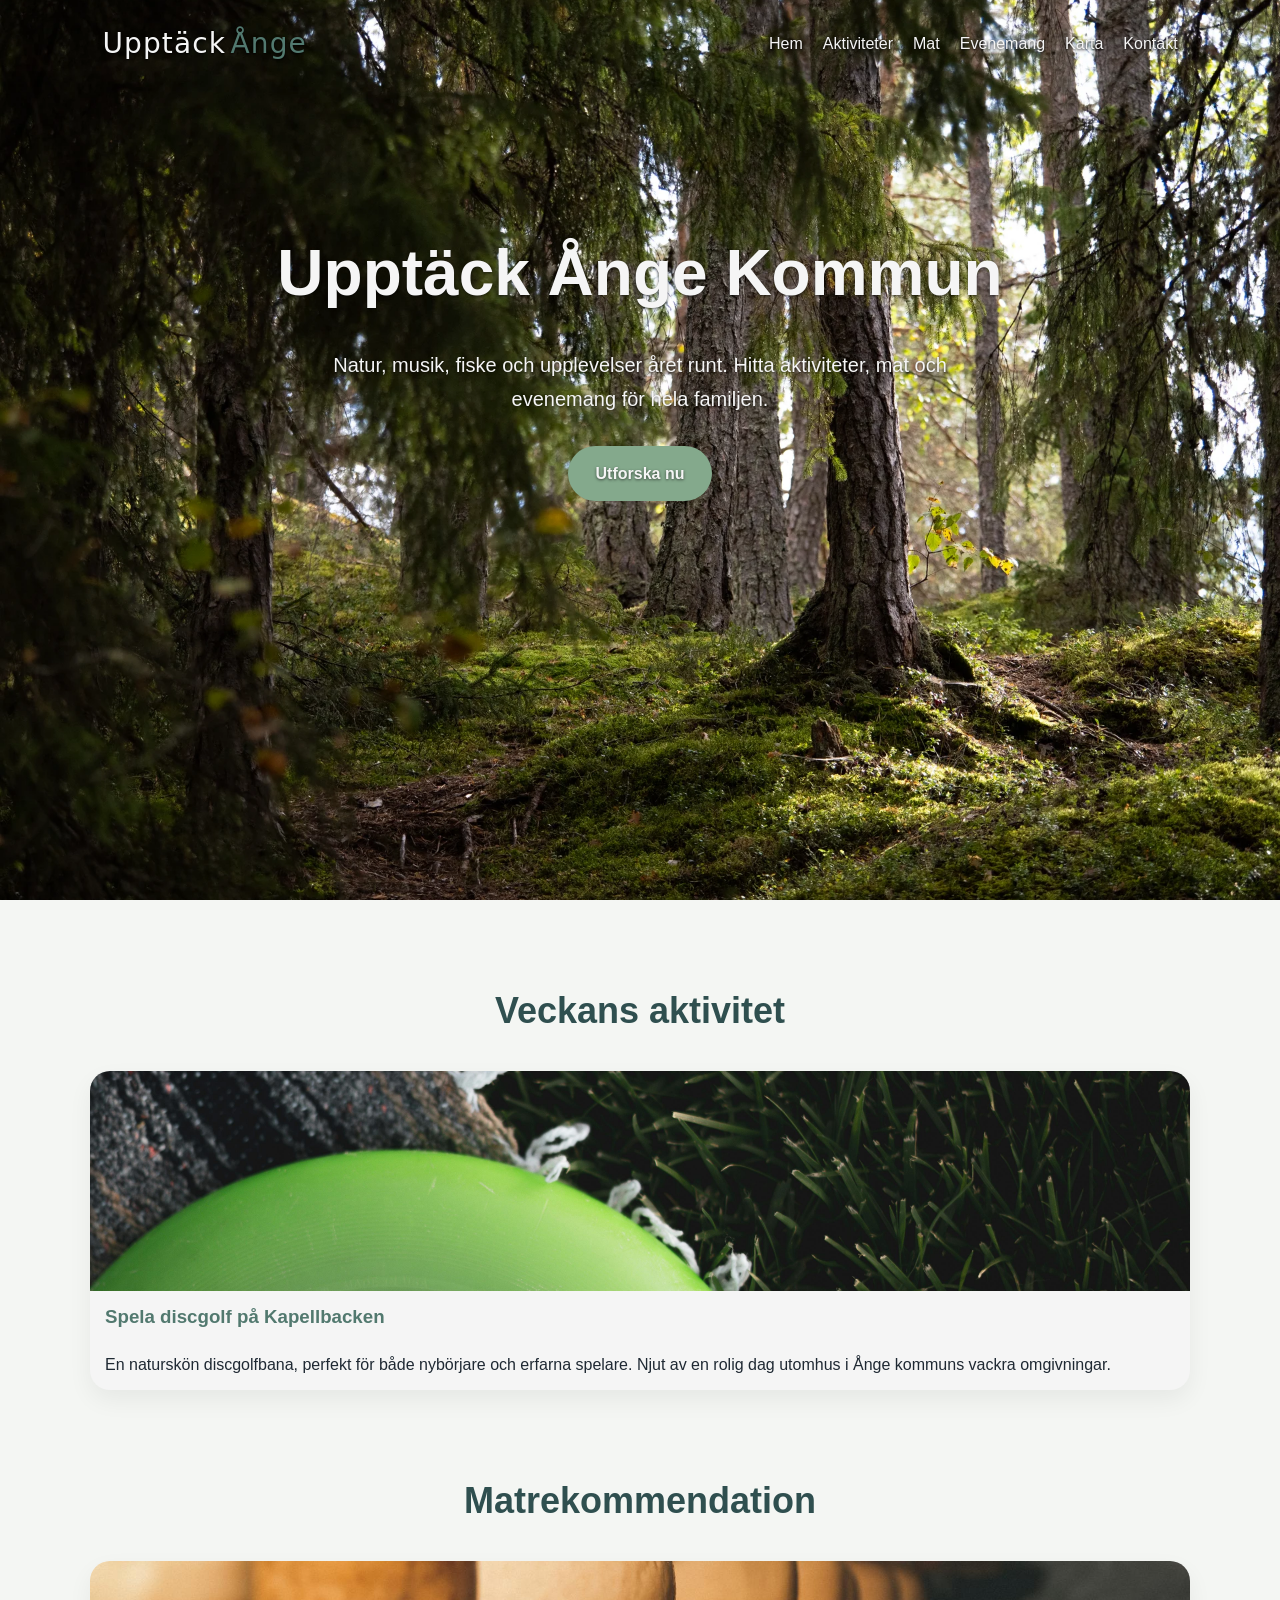
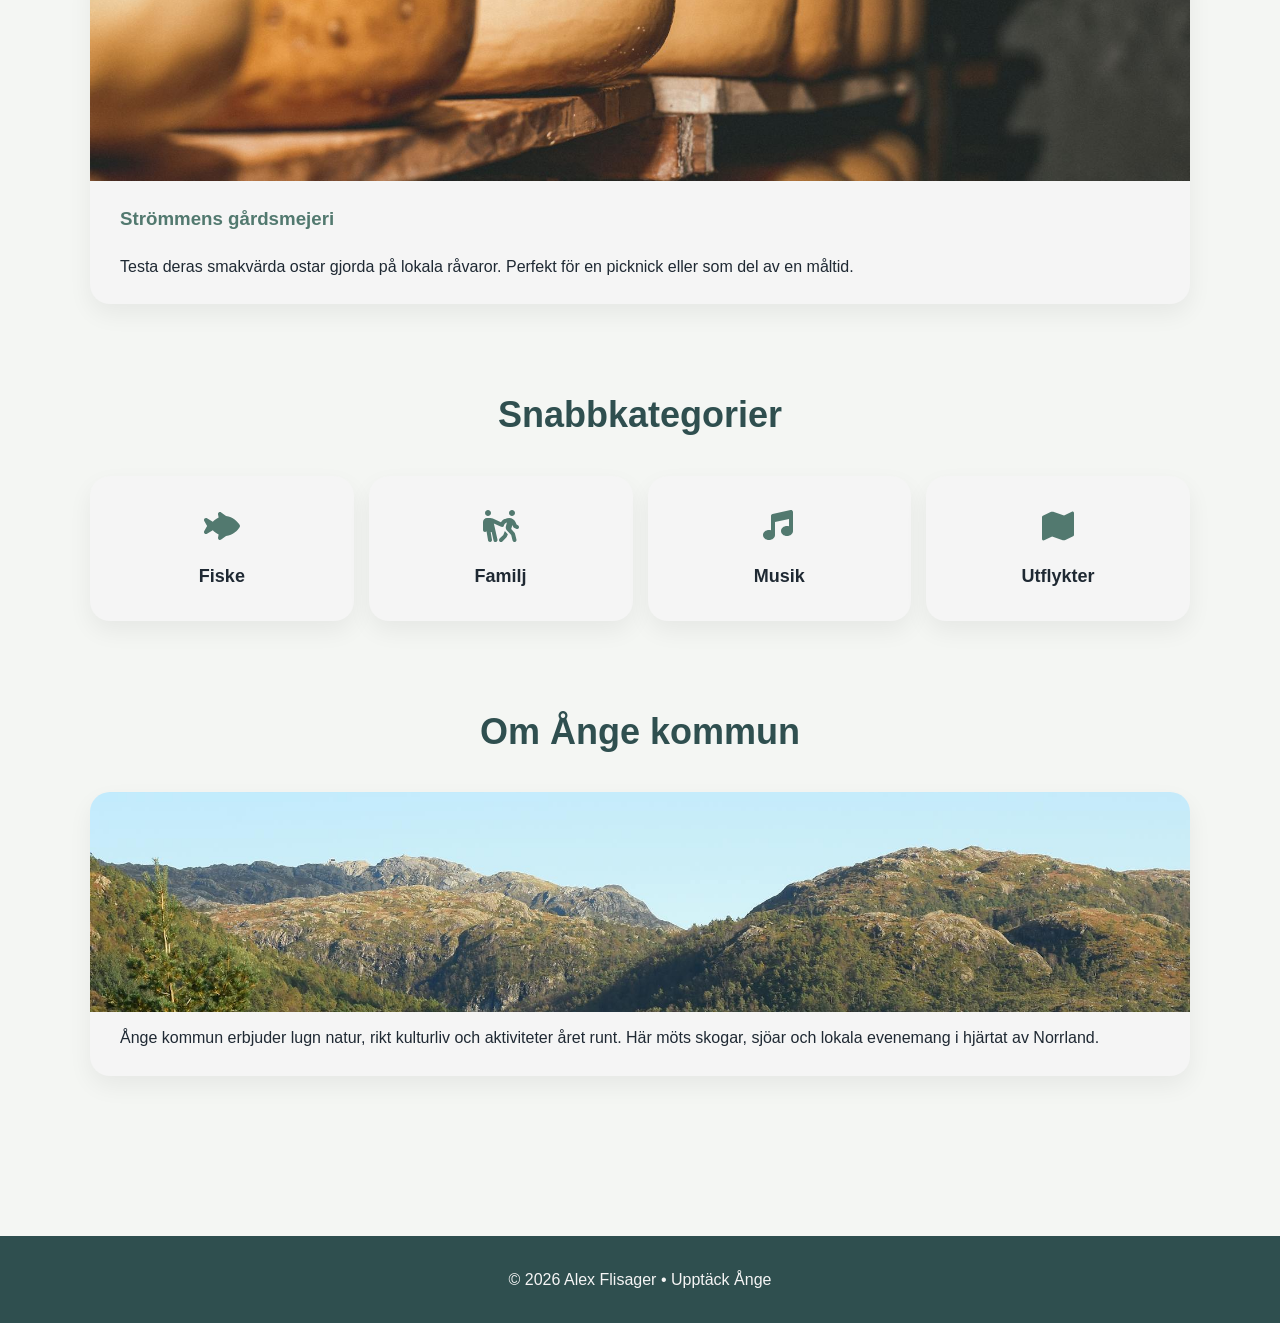
==== commit 6424801d: "(Add) Handling of terms and services, protection against dangerious characters, removal of dead code" ====
--- a/Sidor/index.html
+++ b/Sidor/index.html
@@ -5,6 +5,8 @@
     <meta name="viewport" content="width=device-width, initial-scale=1.0">
     <title>Upptäck Ånge</title>
     <link rel="stylesheet" href="/Styling/style.css">
+    <link rel="icon" type="image/png" href="/Bilder/leaf-solid.png">
+    <link rel="icon" href="/Bilder/leaf-solid.png" type="image/png">
     <meta name="description" content="Upptäck Ånge kommun, en plats där natur, kultur och aktiviteter möts. Utforska våra rekommendationer för fiske, vandring, mat och evenemang året runt. Planera din nästa vistelse i hjärtat av Norrland!">
 </head>
     <body class="page-hero">
@@ -27,7 +29,7 @@
                 </nav>
 
                 <div class="hero-content">
-                    <h2>Upptäck Ånge Kommun</h2>
+                    <h1>Upptäck Ånge Kommun</h1>
                     <p>
                         Natur, musik, fiske och upplevelser året runt.
                         Hitta aktiviteter, mat och evenemang för hela familjen.
@@ -110,7 +112,7 @@
 
                     <div class="category-card" role="button" tabindex="0" aria-expanded="false" data-category="familj">
                             <svg xmlns="http://www.w3.org/2000/svg" viewBox="0 0 640 640">                        
-                            <path d="M112 160C138.5 160 160 138.5 160 112C160 85.5 138.5 64 112 64C85.5 64 64 85.5 64 112C64 138.5 85.5 160 112 160zM96 192C60.7 192 32 220.7 32 256L32 384C32 401.7 46.3 416 64 416C73.8 416 82.5 411.6 88.4 404.8L112.4 549.3C115.3 566.7 131.8 578.5 149.2 575.6C166.6 572.7 178.4 556.2 175.5 538.8L155 416.1L170.7 416.1L200.7 551C204.5 568.3 221.6 579.1 238.9 575.3C256.2 571.5 267 554.4 263.2 537.1L205.9 279.1L322.2 332.9C322.7 333.2 323.3 333.4 323.8 333.6C332.4 337.2 341.8 336.7 349.7 332.9C353.1 331.3 356.3 329 359 326.2C362.1 323 364.5 319.2 366.1 314.8C366.2 314.5 366.3 314.1 366.4 313.8L368.9 306.3C374.6 289.2 387.2 275.4 403.6 268.1L411.6 264.6C412.6 264.2 413.5 263.8 414.5 263.4L397.6 326.9C392 348 397.5 370.5 412.3 386.6L483 463.7L505 551.8C509.3 568.9 526.7 579.4 543.8 575.1C560.9 570.8 571.4 553.4 567.1 536.3L544.1 444.2C542.2 436.4 538.3 429.3 532.9 423.4L483.4 369.4L502.7 303.9L512.3 326.9C516.7 337.5 524.8 346.2 535.1 351.4L561.8 364.7C577.6 372.6 596.8 366.2 604.7 350.4C612.6 334.6 606.2 315.4 590.4 307.5L569 296.8L553.7 260C536.6 218.9 496.4 192.1 451.8 192.1C429 192.1 406.5 196.9 385.7 206.1L377.7 209.6C353.3 220.5 333.1 238.6 319.6 261.2L189.3 200.9C176.7 195 162.9 192 149 192L96 192zM496 160C522.5 160 544 138.5 544 112C544 85.5 522.5 64 496 64C469.5 64 448 85.5 448 112C448 138.5 469.5 160 496 160zM381.7 399.6L356.7 462L297.3 521.4C284.8 533.9 284.8 554.2 297.3 566.7C309.8 579.2 330.1 579.2 342.6 566.7L404.3 505C408.9 500.4 412.5 494.9 414.9 488.9L429.4 452.7L388.7 408.3C386.2 405.6 383.9 402.7 381.7 399.7z"/></svg>                    </svg>
+                            <path d="M112 160C138.5 160 160 138.5 160 112C160 85.5 138.5 64 112 64C85.5 64 64 85.5 64 112C64 138.5 85.5 160 112 160zM96 192C60.7 192 32 220.7 32 256L32 384C32 401.7 46.3 416 64 416C73.8 416 82.5 411.6 88.4 404.8L112.4 549.3C115.3 566.7 131.8 578.5 149.2 575.6C166.6 572.7 178.4 556.2 175.5 538.8L155 416.1L170.7 416.1L200.7 551C204.5 568.3 221.6 579.1 238.9 575.3C256.2 571.5 267 554.4 263.2 537.1L205.9 279.1L322.2 332.9C322.7 333.2 323.3 333.4 323.8 333.6C332.4 337.2 341.8 336.7 349.7 332.9C353.1 331.3 356.3 329 359 326.2C362.1 323 364.5 319.2 366.1 314.8C366.2 314.5 366.3 314.1 366.4 313.8L368.9 306.3C374.6 289.2 387.2 275.4 403.6 268.1L411.6 264.6C412.6 264.2 413.5 263.8 414.5 263.4L397.6 326.9C392 348 397.5 370.5 412.3 386.6L483 463.7L505 551.8C509.3 568.9 526.7 579.4 543.8 575.1C560.9 570.8 571.4 553.4 567.1 536.3L544.1 444.2C542.2 436.4 538.3 429.3 532.9 423.4L483.4 369.4L502.7 303.9L512.3 326.9C516.7 337.5 524.8 346.2 535.1 351.4L561.8 364.7C577.6 372.6 596.8 366.2 604.7 350.4C612.6 334.6 606.2 315.4 590.4 307.5L569 296.8L553.7 260C536.6 218.9 496.4 192.1 451.8 192.1C429 192.1 406.5 196.9 385.7 206.1L377.7 209.6C353.3 220.5 333.1 238.6 319.6 261.2L189.3 200.9C176.7 195 162.9 192 149 192L96 192zM496 160C522.5 160 544 138.5 544 112C544 85.5 522.5 64 496 64C469.5 64 448 85.5 448 112C448 138.5 469.5 160 496 160zM381.7 399.6L356.7 462L297.3 521.4C284.8 533.9 284.8 554.2 297.3 566.7C309.8 579.2 330.1 579.2 342.6 566.7L404.3 505C408.9 500.4 412.5 494.9 414.9 488.9L429.4 452.7L388.7 408.3C386.2 405.6 383.9 402.7 381.7 399.7z"/></svg>
                         <span>Familj</span>
                     </div>
 
@@ -163,9 +165,7 @@
         </footer>
         
         <script src="/Scripts/copyright.js"></script>
-        <script src="/Scripts/index.js"></script>
         <script src="/Scripts/special-nav.js"></script>
-        <script src="/Scripts/locations.js"></script>
         <script src="/Scripts/hero-page.js"></script>
         <script src="/Scripts/map-links.js"></script>
     </body>
--- a/Styling/style.css
+++ b/Styling/style.css
@@ -7,7 +7,7 @@
     --accent: #84a98c;
     --light: #cad2c5;
     --dark: #1f2933;
-    --white: #ffffff;
+    --white: #f5f5f5;
 }
 
 * {
@@ -53,6 +53,19 @@
     font-size: 36px;
     margin-bottom: 30px;
     color: var(--primary);
+}
+
+section h1 {
+    text-align: center;
+    font-size: 36px;
+    margin-bottom: 30px;
+    color: var(--primary);
+}
+
+/*Leaflet z-index fix*/
+.leaflet-top,
+.leaflet-bottom {
+    z-index: 500 !important;
 }
 
 /* Hero */
@@ -82,7 +95,7 @@
     transition: opacity 0.5s ease, transform 0.5s ease;
 }
 
-.hero-content h2 {
+.hero-content h1 {
     font-size: 64px;
     margin-bottom: 20px;
 }
@@ -686,6 +699,25 @@
     color: var(--bg);
     text-align: center;
     height: 550px;
+    display: flex;
+    justify-content: center;
+    align-items: center;
+}
+
+.food-hero-content {
+    max-width: 800px;
+    color: var(--white);
+}
+
+.food-hero-content h1 {
+    font-size: 60px;
+    margin-bottom: 20px;
+}
+
+.food-hero-content p {
+    font-size: 20px;
+    line-height: 1.8;
+    text-shadow: 2px 2px 2px var(--dark);
 }
 
 .food-hero-content {
@@ -695,11 +727,6 @@
 .food-hero h1 {
     font-size: 48px;
     margin-bottom: 10px;
-}
-
-.food-hero p {
-    font-size: 18px;
-    opacity: 0.9;
 }
 
 .food-text {
@@ -1242,6 +1269,105 @@
     text-align: center;
 }
 
+.terms-page {
+    background: #f6f8f6;
+    color: #1f2a1f;
+    font-family: Arial, Helvetica, sans-serif;
+    line-height: 1.6;
+}
+
+/* Terms Page */
+.terms-page nav {
+    display: flex;
+    justify-content: space-between;
+    align-items: center;
+    padding: 20px 60px;
+    background: #ffffff;
+    border-bottom: 1px solid #e6e6e6;
+}
+
+.terms-page nav ul {
+    list-style: none;
+    display: flex;
+    gap: 20px;
+}
+
+.terms-page nav a {
+    text-decoration: none;
+    color: #2f4f2f;
+    font-weight: 500;
+}
+
+.terms-page nav a:hover {
+    color: #4a7c59;
+}
+
+.terms-hero {
+    text-align: center;
+    padding: 80px 20px 50px;
+    background: linear-gradient(135deg, #2f4f2f, #4a7c59);
+    color: white;
+}
+
+.terms-hero h1 {
+    font-size: 3rem;
+    margin-bottom: 10px;
+}
+
+.terms-hero p {
+    font-size: 1.2rem;
+    opacity: 0.9;
+}
+
+.terms-content {
+    max-width: 900px;
+    margin: 60px auto;
+    padding: 0 20px;
+}
+
+.terms-content section {
+    background: white;
+    margin-bottom: 20px;
+    padding: 25px 30px;
+    border-radius: 12px;
+    box-shadow: 0 4px 18px rgba(0,0,0,0.06);
+    transition: transform 0.2s ease, box-shadow 0.2s ease;
+}
+
+.terms-content h2 {
+    color: #2f4f2f;
+    margin-bottom: 10px;
+    font-size: 1.4rem;
+}
+
+.terms-content p,
+.terms-content ul {
+    font-size: 1rem;
+    color: #333;
+}
+
+.terms-content ul {
+    padding-left: 20px;
+}
+
+.terms-content a {
+    color: #4a7c59;
+    text-decoration: none;
+    font-weight: 600;
+}
+
+.terms-content a:hover {
+    text-decoration: underline;
+}
+
+.terms-page footer {
+    text-align: center;
+    padding: 30px;
+    background: #1f2a1f;
+    color: white;
+    margin-top: 50px;
+}
+
 /* Footer */
 footer {
     background: var(--primary);
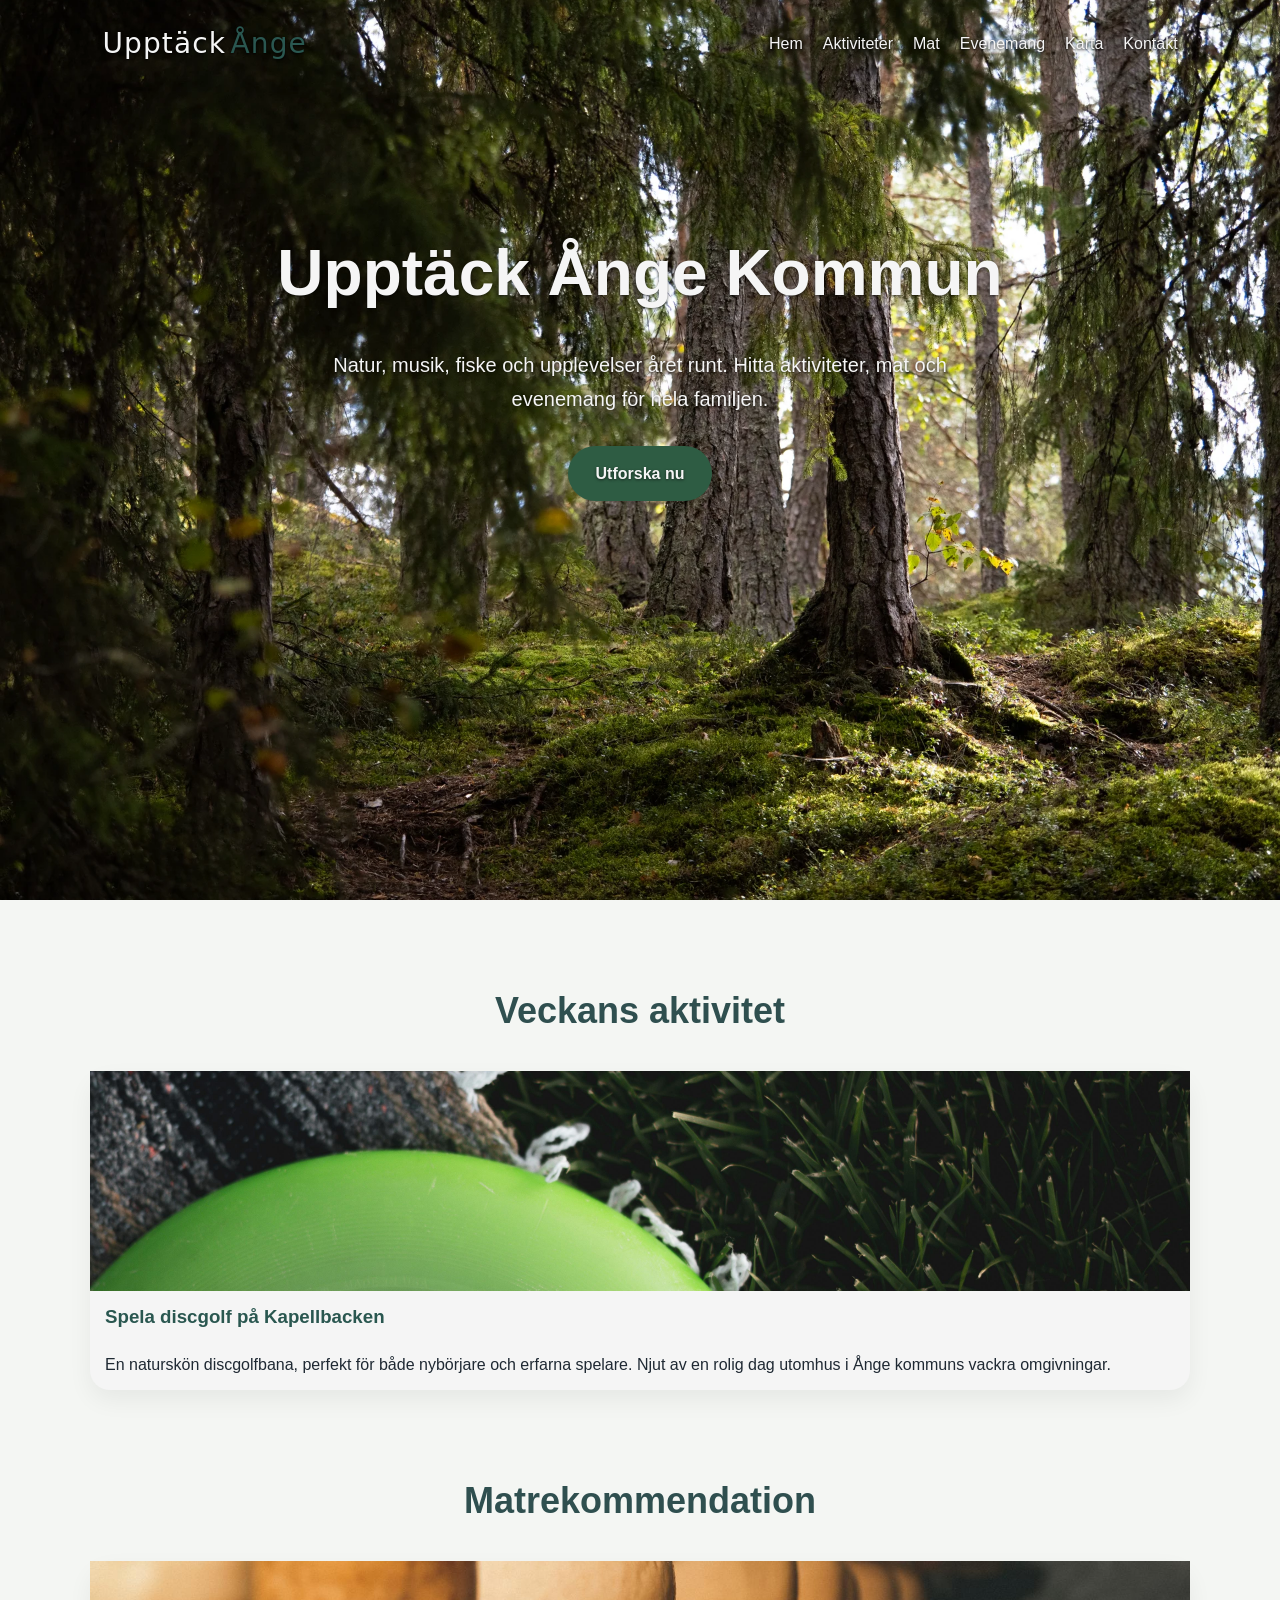
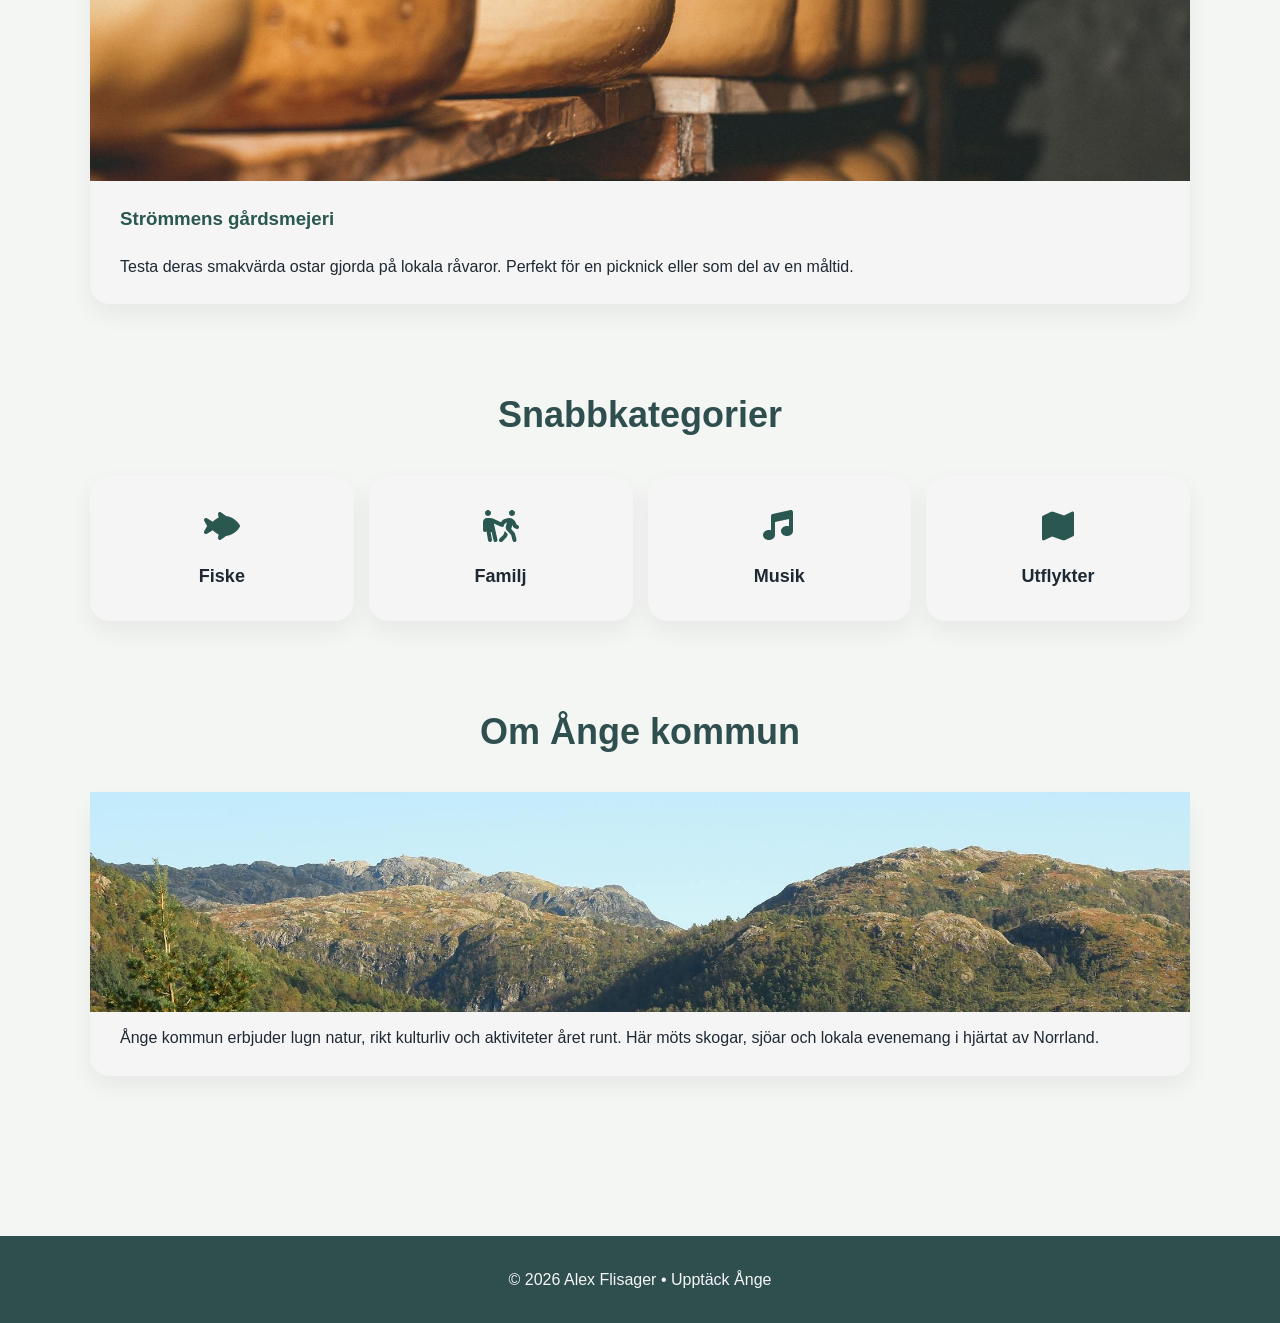
==== commit 68d6f771: "(Add) Better keyboard navigation, nav-compression, contrast fixes" ====
--- a/Sidor/index.html
+++ b/Sidor/index.html
@@ -18,7 +18,12 @@
                         <a href="/Sidor/index.html"><span>Upptäck</span> <span class="logo-accent">Ånge</span></a>
                     </div>
 
-                    <ul>
+                    <button class="nav-toggle" aria-expanded="false" aria-label="Öppna meny">
+                        <svg xmlns="http://www.w3.org/2000/svg" viewBox="0 0 640 640" class="nav-icon"><path d="M297.4 470.6C309.9 483.1 330.2 483.1 342.7 470.6L534.7 278.6C547.2 266.1 547.2 245.8 534.7 233.3C522.2 220.8 501.9 220.8 489.4 233.3L320 402.7L150.6 233.4C138.1 220.9 117.8 220.9 105.3 233.4C92.8 245.9 92.8 266.2 105.3 278.7L297.3 470.7z"/></svg>
+                    </button>
+
+
+                    <ul class = "nav-links">
                         <li><a href="/Sidor/index.html">Hem</a></li>
                         <li><a href="/Sidor/aktiviteter.html">Aktiviteter</a></li>
                         <li><a href="/Sidor/mat.html">Mat</a></li>
@@ -63,6 +68,7 @@
                         </p>
 
                         <a href="/Sidor/karta.html"
+                            tabindex="0"
                             class="map-btn-card"
                             data-lat="62.520369"
                             data-lng="15.670899"
@@ -93,7 +99,7 @@
                         <p>
                             Upptäck det lokala mejeriet och deras unika sortiment av ostar. Deras produkter är gjorda med omsorg och passion för kvalitet, och erbjuder en smakupplevelse som speglar Ånge kommuns rika jordbrukstradition.
                         </p>
-                        <a href="/Sidor/karta.html" class="map-btn-card" data-lat="62.517164" data-lng="15.720908" data-name="Strömmens gårdsmejeri" data-text="Strömmens gårdsmejeri - Testa deras smakvärda ostar" data-category="mat">Visa på karta</a>
+                        <a href="/Sidor/karta.html" tabindex="0" class="map-btn-card" data-lat="62.517164" data-lng="15.720908" data-name="Strömmens gårdsmejeri" data-text="Strömmens gårdsmejeri - Testa deras smakvärda ostar" data-category="mat">Visa på karta</a>
                     </div>
                 </div>
             </section>
@@ -168,5 +174,6 @@
         <script src="/Scripts/special-nav.js"></script>
         <script src="/Scripts/hero-page.js"></script>
         <script src="/Scripts/map-links.js"></script>
+        <script src="/Scripts/collapsed-nav.js"></script>
     </body>
 </html>
--- a/Styling/style.css
+++ b/Styling/style.css
@@ -3,8 +3,8 @@
 :root {
     --bg: #f4f6f3;
     --primary: #2f4f4f;
-    --secondary: #52796f;
-    --accent: #84a98c;
+    --secondary: #2a5750;
+    --accent: #2e5c43;
     --light: #cad2c5;
     --dark: #1f2933;
     --white: #f5f5f5;
@@ -28,7 +28,6 @@
 }
 
 body.lock-scroll {
-    overflow: hidden;
     height: 100vh;
 }
 
@@ -147,6 +146,7 @@
     width: 100%;
     z-index: 1000;
     transition: 0.3s ease;
+    gap: 0;
 }
 
 nav ul {
@@ -173,6 +173,22 @@
 
 nav.scrolled a:hover {
     color: var(--secondary);
+}
+
+.nav-links {
+    display: flex;
+    flex-direction: row;
+    align-items: center;
+    gap: 20px;
+    padding: 0;
+    margin: 0;
+    max-height: none;
+    opacity: 1;
+    overflow: visible;
+}
+
+.nav-toggle {
+    display: none;
 }
 
 /* Page variants */
@@ -292,9 +308,9 @@
     transform: translateY(-5px);
 }
 
-.card,
-.activity-card {
-    overflow: hidden;
+.activity-card,
+.category-card {
+    overflow: visible !important
 }
 
 .card img,
@@ -354,10 +370,11 @@
 }
 
 .activity-expanded {
-    max-height: 0;
-    overflow: hidden;
-    opacity: 0;
-    transition: all 0.4s ease;
+    display: none;
+}
+
+.activity-card.expanded .activity-expanded {
+    display: block;
 }
 
 .activity-card img {
@@ -387,6 +404,22 @@
     max-height: 400px;
     opacity: 1;
     margin-top: 15px;
+}
+
+.activity-card:focus-visible {
+    outline: 3px solid #000;
+    outline-offset: 4px;
+    transform: translateY(-5px);
+}
+
+.activity-card {
+    cursor: pointer;
+}
+
+.activity-card:focus-visible {
+    outline: 3px solid #000;
+    outline-offset: 4px;
+    transform: translateY(-5px);
 }
 
 /* Categories */
@@ -623,6 +656,13 @@
     background: var(--primary);
 }
 
+.filter-form select:focus-visible,
+.filter-form input:focus-visible,
+.filter-form button:focus-visible {
+    outline: 2px solid #000;
+    outline-offset: 2px;
+}
+
 /* Form validation */
 .form-group .form-error {
     color: #d32f2f;
@@ -1132,6 +1172,19 @@
     height: 18px;
 }
 
+.checkbox-label {
+    display: flex;
+    align-items: center;
+    gap: 8px;
+    flex-wrap: wrap;
+}
+
+.checkbox-label input[type="checkbox"]:focus-visible {
+    outline: 2px solid #000;
+    outline-offset: 3px;
+    border-radius: 20%;
+}
+
 .contact-info-section {
     display: grid;
     grid-template-columns: repeat(3, 1fr);
@@ -1271,7 +1324,7 @@
 
 .terms-page {
     background: #f6f8f6;
-    color: #1f2a1f;
+    color: var(--dark);
     font-family: Arial, Helvetica, sans-serif;
     line-height: 1.6;
 }
@@ -1294,18 +1347,18 @@
 
 .terms-page nav a {
     text-decoration: none;
-    color: #2f4f2f;
+    color: var(--secondary);
     font-weight: 500;
 }
 
 .terms-page nav a:hover {
-    color: #4a7c59;
+    color: var(--accent);
 }
 
 .terms-hero {
     text-align: center;
     padding: 80px 20px 50px;
-    background: linear-gradient(135deg, #2f4f2f, #4a7c59);
+    background: var(--primary);
     color: white;
 }
 
@@ -1335,7 +1388,7 @@
 }
 
 .terms-content h2 {
-    color: #2f4f2f;
+    color: var(--primary);
     margin-bottom: 10px;
     font-size: 1.4rem;
 }
@@ -1351,21 +1404,13 @@
 }
 
 .terms-content a {
-    color: #4a7c59;
+    color: var(--accent);
     text-decoration: none;
     font-weight: 600;
 }
 
 .terms-content a:hover {
     text-decoration: underline;
-}
-
-.terms-page footer {
-    text-align: center;
-    padding: 30px;
-    background: #1f2a1f;
-    color: white;
-    margin-top: 50px;
 }
 
 /* Footer */
@@ -1451,8 +1496,7 @@
     .food-card,
     .event-card,
     .card {
-        max-height: 320px !important;
-        overflow: hidden !important;
+        overflow: visible !important;
     }
 
     .activity-card.expanded,
@@ -1465,7 +1509,7 @@
 
     .activity-expanded {
         max-height: 0;
-        overflow: hidden;
+        overflow: visible !important;
     }
 
     .activities-layout {
@@ -1477,7 +1521,7 @@
 
     .activities-layout .activity-card {
         max-height: 220px;
-        overflow: hidden;
+        overflow: visible !important;
         position: relative;
     }
 
@@ -1488,8 +1532,8 @@
     }
 
     .activities-layout .activity-card {
-    max-height: 220px;
-    overflow: hidden;
+        max-height: 220px;
+        overflow: hidden;
     }
     
     .activity-card.expanded .activity-expanded {
@@ -1695,6 +1739,50 @@
     .event-content {
         border-radius: 0 0 18px 18px !important;
     }
+
+    /* Mobile nav toggle */
+    .nav-toggle {
+        display: block;
+        background: none;
+        border: none;
+        cursor: pointer;
+        width: 42px;
+        height: 42px;
+        padding: 6px;
+        z-index: 2001;
+    }
+
+    .nav-icon {
+        width: 100%;
+        height: 100%;
+        fill: var(--dark);
+        transform: rotate(0deg);
+        transition: transform 0.35s ease;
+    }
+
+    .nav-toggle.open .nav-icon {
+        transform: rotate(180deg);
+    }
+
+    .nav-links {
+        display: flex;
+        flex-direction: column;
+        width: 100%;
+        text-align: center;
+        gap: 18px;
+        padding: 0;
+        max-height: 0;
+        opacity: 0;
+        overflow: hidden;
+        transition: max-height 0.45s ease, opacity 0.35s ease;
+    }
+
+    .nav-links.open {
+        max-height: 500px;
+        opacity: 1;
+        padding: 20px 0;
+    }
+
 }
 
 
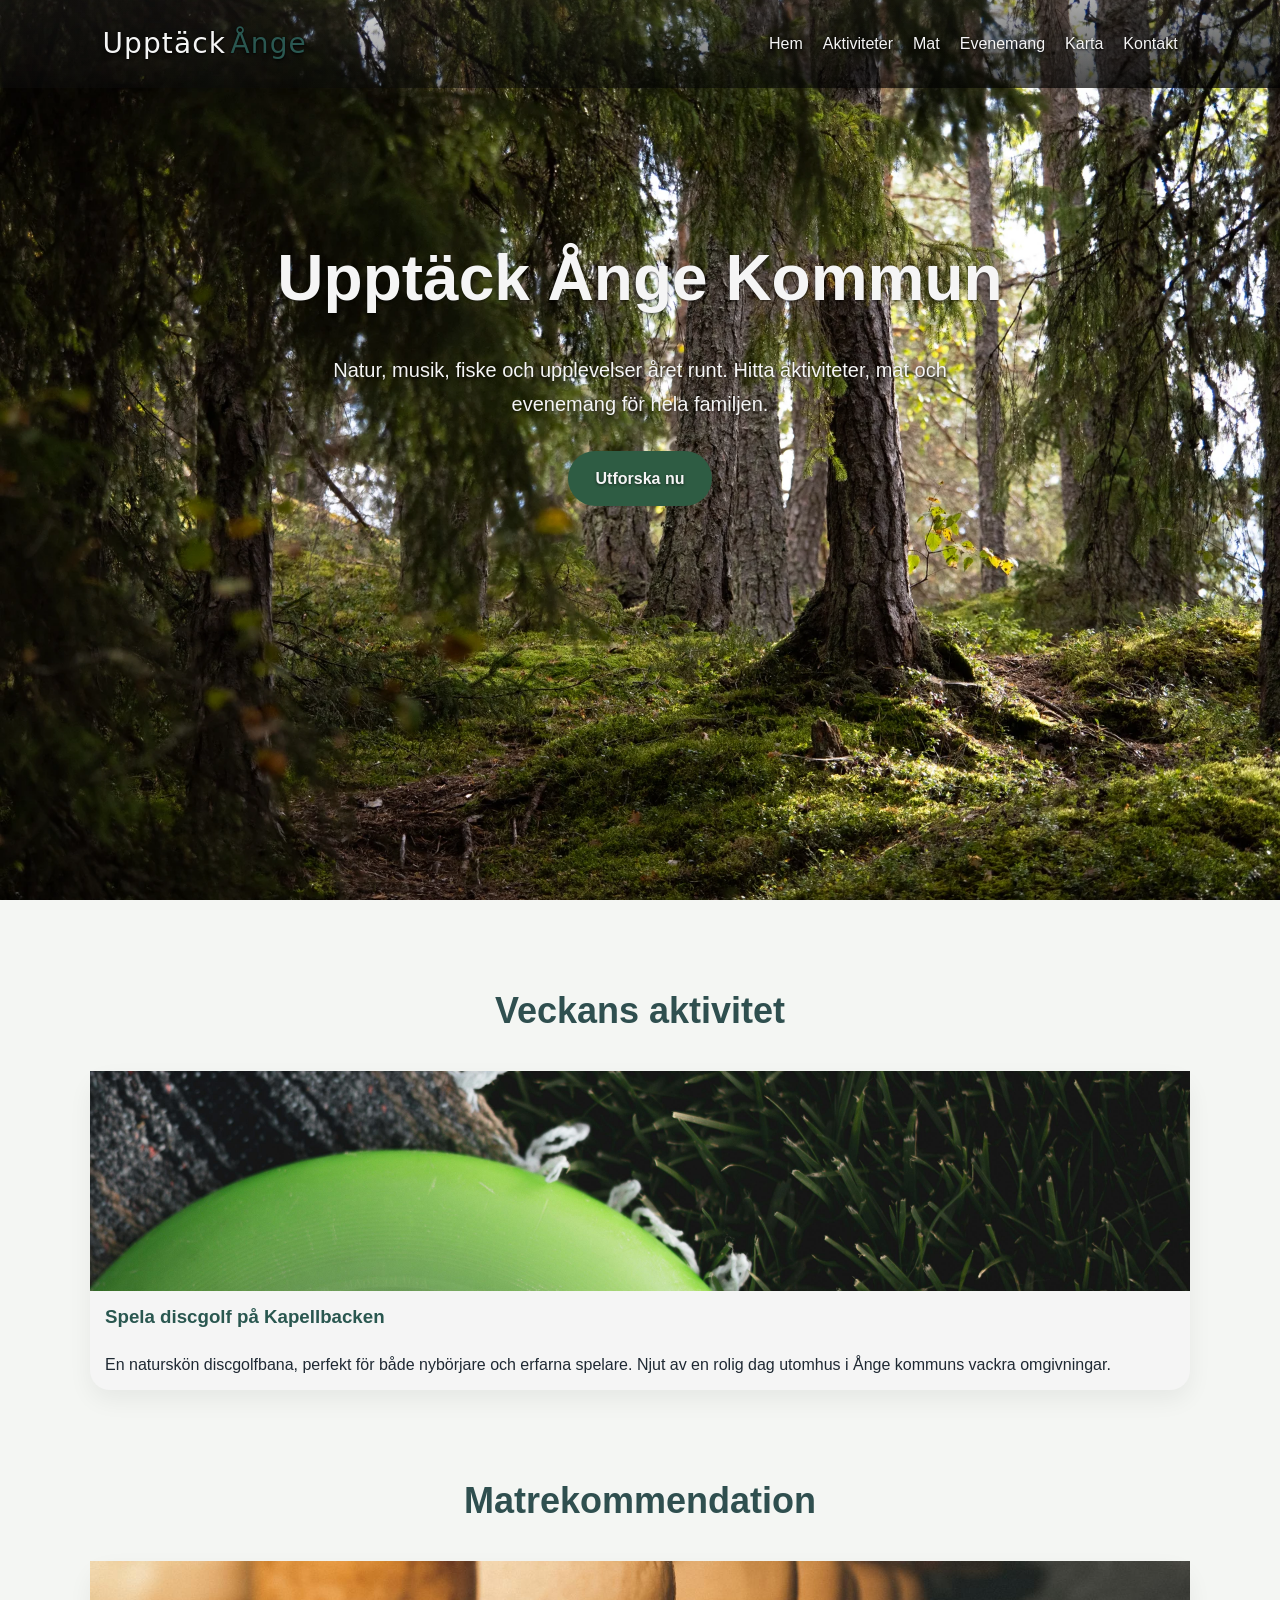
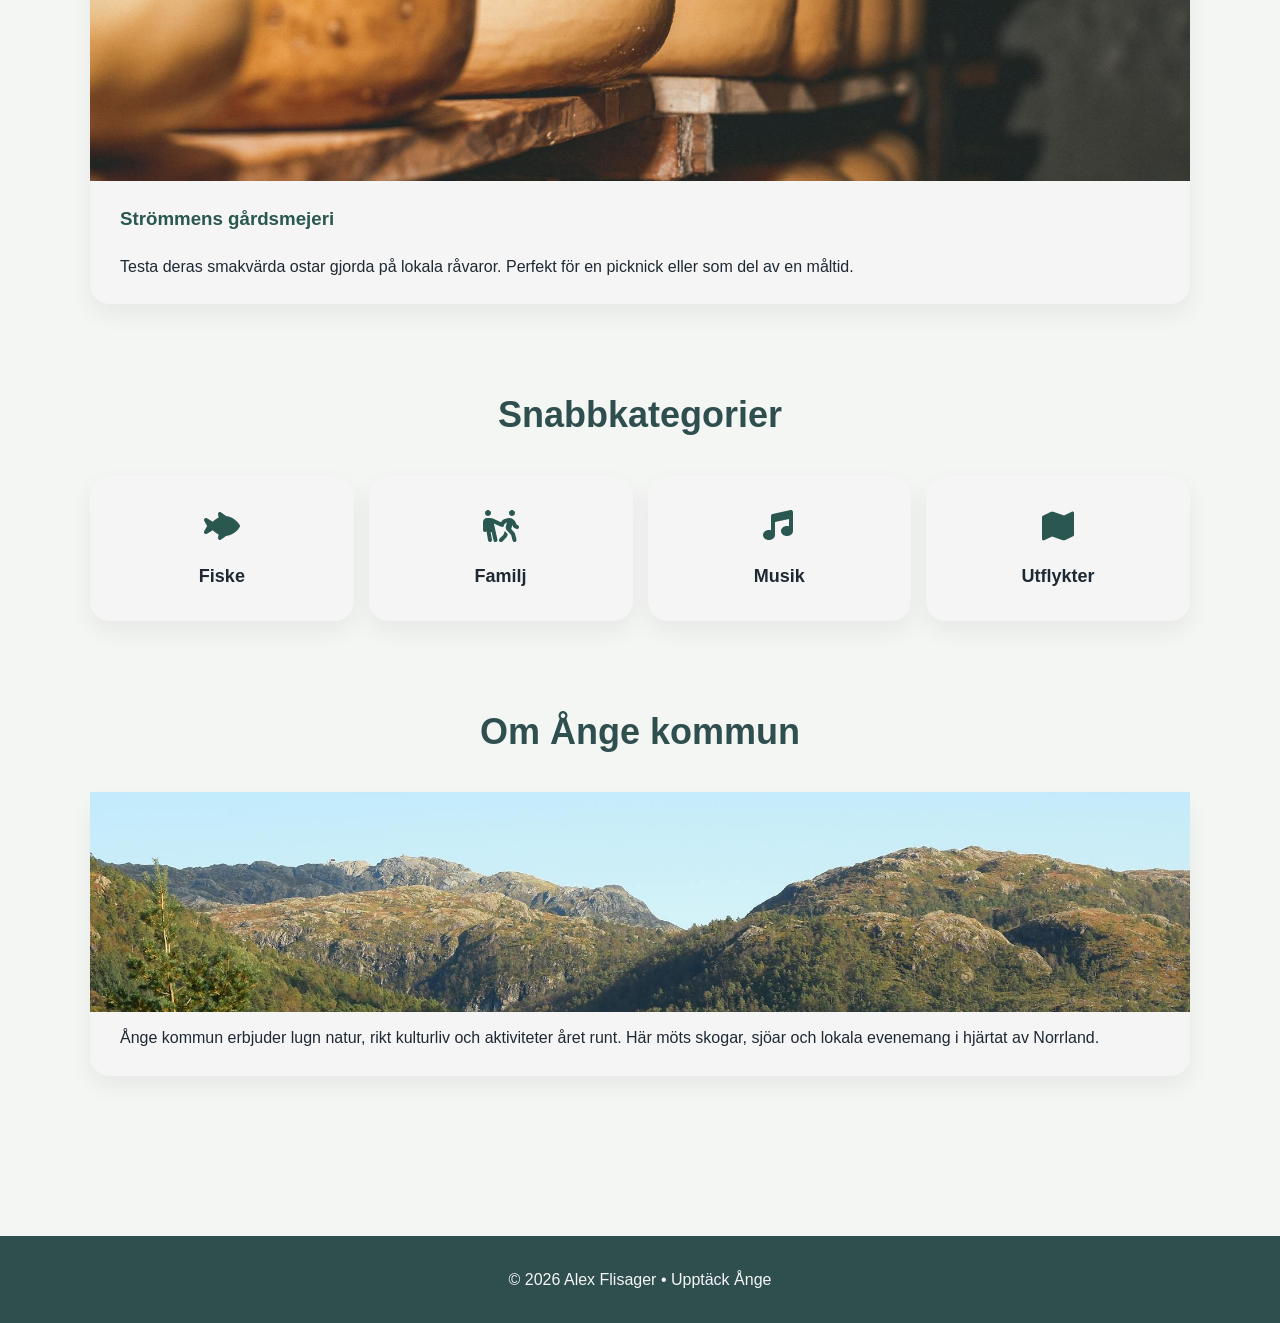
==== commit 5be708b7: "(Add) Keyboard navigation for nav-bar, default filtering bar mobile text-fix, scroll locking fix for" ====
--- a/Sidor/index.html
+++ b/Sidor/index.html
@@ -175,5 +175,6 @@
         <script src="/Scripts/hero-page.js"></script>
         <script src="/Scripts/map-links.js"></script>
         <script src="/Scripts/collapsed-nav.js"></script>
+        <script src="/Scripts/nav-bar-kb-navigation.js"></script>
     </body>
 </html>
--- a/Styling/style.css
+++ b/Styling/style.css
@@ -29,6 +29,7 @@
 
 body.lock-scroll {
     height: 100vh;
+    overflow: hidden;
 }
 
 /* Layout helpers */
@@ -65,6 +66,14 @@
 .leaflet-top,
 .leaflet-bottom {
     z-index: 500 !important;
+}
+
+/*Nav z-index fix*/
+.page-light nav,
+.activities-page nav {
+    position: relative;
+    z-index: 3000;
+    background: var(--white);
 }
 
 /* Hero */
@@ -73,7 +82,7 @@
     background-image: url("/Bilder/pexels-teemu-sironen-798362031-19998140.jpg");
     background-size: cover;
     background-position: center;
-    position: relative;
+    position: static;
     transition: height 0.8s ease, transform 0.8s ease;
 }
 
@@ -215,6 +224,25 @@
     text-shadow: none;
 }
 
+.page-hero nav,
+.contact-page nav {
+    background: linear-gradient(
+        to bottom right,
+        rgba(211, 211, 211, 0.068),
+        rgba(0, 0, 0, 0.774)
+    );
+}
+
+.page-hero nav.scrolled,
+.contact-page nav.scrolled {
+    background: var(--white);
+}
+
+
+.page-hero .hero-content {
+    padding-top: 30px;
+}
+
 /* Logo */
 .logo {
     font-size: 28px;
@@ -252,17 +280,8 @@
 }
 
 /* Contact page nav overrides */
-.contact-page nav {
-    background: transparent;
-}
-
 .contact-page nav a {
     color: var(--white);
-}
-
-.contact-page nav.scrolled {
-    background: var(--white);
-    box-shadow: 0 5px 20px rgba(0,0,0,0.08);
 }
 
 .contact-page nav.scrolled a {
@@ -967,7 +986,7 @@
 .event-date {
     min-width: 120px;
     height: 120px;
-    background: #52796F;
+    background: var(--secondary);
     border-radius: 20px;
     display: flex;
     flex-direction: column;
@@ -995,7 +1014,7 @@
 
 .event-content h3 {
     font-size: 28px;
-    color: var(--primary);
+    color: var(-primary);
     margin-bottom: 10px;
 }
 
@@ -1089,7 +1108,7 @@
     background-image: url("/Bilder/pexels-kublizz-550505632-17637395.jpg");
     background-size: cover;
     background-position: center;
-    position: relative;
+    position: static;
 }
 
 .contact-overlay {
@@ -1432,12 +1451,22 @@
 @media (max-width: 900px) {
     
     nav {
-    flex-direction: column;
-    gap: 8px;
-    padding: 10px 5%;
-    background: var(--white);
-    box-shadow: 0 5px 20px rgba(0,0,0,0.08);
-    text-shadow: none !important;
+        flex-direction: column;
+        gap: 8px;
+        padding: 4px 5%;
+        background: var(--white);
+        top: 0;
+        height: auto;
+        padding: 8px 5%;
+        overflow: visible;
+        background: var(--white) !important;
+        box-shadow: 0 5px 20px rgba(0,0,0,0.08);
+        position: fixed !important;
+    }
+
+    .page-hero nav,
+    .contact-page nav {
+        background: none !important;
     }
 
     nav ul {
@@ -1452,6 +1481,54 @@
         text-shadow: none;
         font-size: 14px;
         text-shadow: none !important;
+    }
+
+    /* Mobile nav toggle */
+    .nav-toggle {
+        display: block;
+        background: none;
+        border: none;
+        cursor: pointer;
+        width: 42px;
+        height: 42px;
+        padding: 6px;
+        z-index: 2001;
+    }
+
+    .nav-icon {
+        width: 100%;
+        height: 100%;
+        fill: var(--dark);
+        transform: rotate(0deg);
+        transition: transform 0.35s ease;
+    }
+
+    .nav-toggle.open .nav-icon {
+        transform: rotate(180deg);
+    }
+
+    .nav-links {
+        position: absolute;
+        top: 100px;
+        left: 0;
+        width: 100%;
+        background: var(--white);
+        flex-direction: column;
+        gap: 12px;
+        padding: 16px 0;
+        display: none;
+        box-shadow: 0 5px 20px rgba(0,0,0,0.08);
+        z-index: 1000;
+    }
+
+    .nav-links.open {
+        display: flex;
+    }
+
+    .nav-links.open {
+        max-height: 500px;
+        opacity: 1;
+        padding: 20px 0;
     }
 
     .logo {
@@ -1479,6 +1556,15 @@
         text-shadow: none !important;
     }
 
+    .logo {
+        font-size: 32px !important;
+    }
+
+    .logo a {
+        transform: scale(1.3);
+        transform-origin: center;
+    }
+
     .hero-content h2,
     .events-hero-content h1,
     .contact-hero h1 {
@@ -1556,13 +1642,19 @@
 
     .filter-panel {
         position: sticky;
-        top: 90px;
+        top: 10px !important;
         width: 100%;
         max-width: 100%;
         z-index: 100;
         display: flex;
         flex-direction: column;
         z-index: 2000;
+        padding-top: 10px;
+    }
+
+    .filter-panel {
+        top: 110px !important;
+        top: 48px;
     }
 
     .filter-toggle {
@@ -1573,9 +1665,8 @@
         padding: 16px 20px;
         font-size: 15px;
         text-align: left;
-        position: relative;
+        position: static;
         z-index: 2100;
-        display: block;
     }
 
     .filter-sidebar {
@@ -1591,7 +1682,6 @@
 
     .filter-panel.open .filter-sidebar {
         display: block;
-        animation: slideDown 0.3s ease;
     }
 
     .activities-content.container {
@@ -1730,57 +1820,12 @@
         overflow: hidden !important;
     }
 
-    /* top = date bar */
     .event-date {
         border-radius: 18px 18px 0 0 !important;
     }
 
-    /* bottom = content */
     .event-content {
         border-radius: 0 0 18px 18px !important;
-    }
-
-    /* Mobile nav toggle */
-    .nav-toggle {
-        display: block;
-        background: none;
-        border: none;
-        cursor: pointer;
-        width: 42px;
-        height: 42px;
-        padding: 6px;
-        z-index: 2001;
-    }
-
-    .nav-icon {
-        width: 100%;
-        height: 100%;
-        fill: var(--dark);
-        transform: rotate(0deg);
-        transition: transform 0.35s ease;
-    }
-
-    .nav-toggle.open .nav-icon {
-        transform: rotate(180deg);
-    }
-
-    .nav-links {
-        display: flex;
-        flex-direction: column;
-        width: 100%;
-        text-align: center;
-        gap: 18px;
-        padding: 0;
-        max-height: 0;
-        opacity: 0;
-        overflow: hidden;
-        transition: max-height 0.45s ease, opacity 0.35s ease;
-    }
-
-    .nav-links.open {
-        max-height: 500px;
-        opacity: 1;
-        padding: 20px 0;
     }
 
 }
@@ -1803,6 +1848,19 @@
     .contact-hero p {
         font-size: 16px;
     }
+
+        body:not(.reveal) .hero {
+        height: 100vh;
+    }
+
+    body:not(.reveal) .hero-content {
+        height: 100vh;
+        justify-content: center;
+    }
+
+    body:not(.reveal) .hero-content p {
+        display: none; /* optional: cleaner mobile hero */
+    }
 }
 
 
